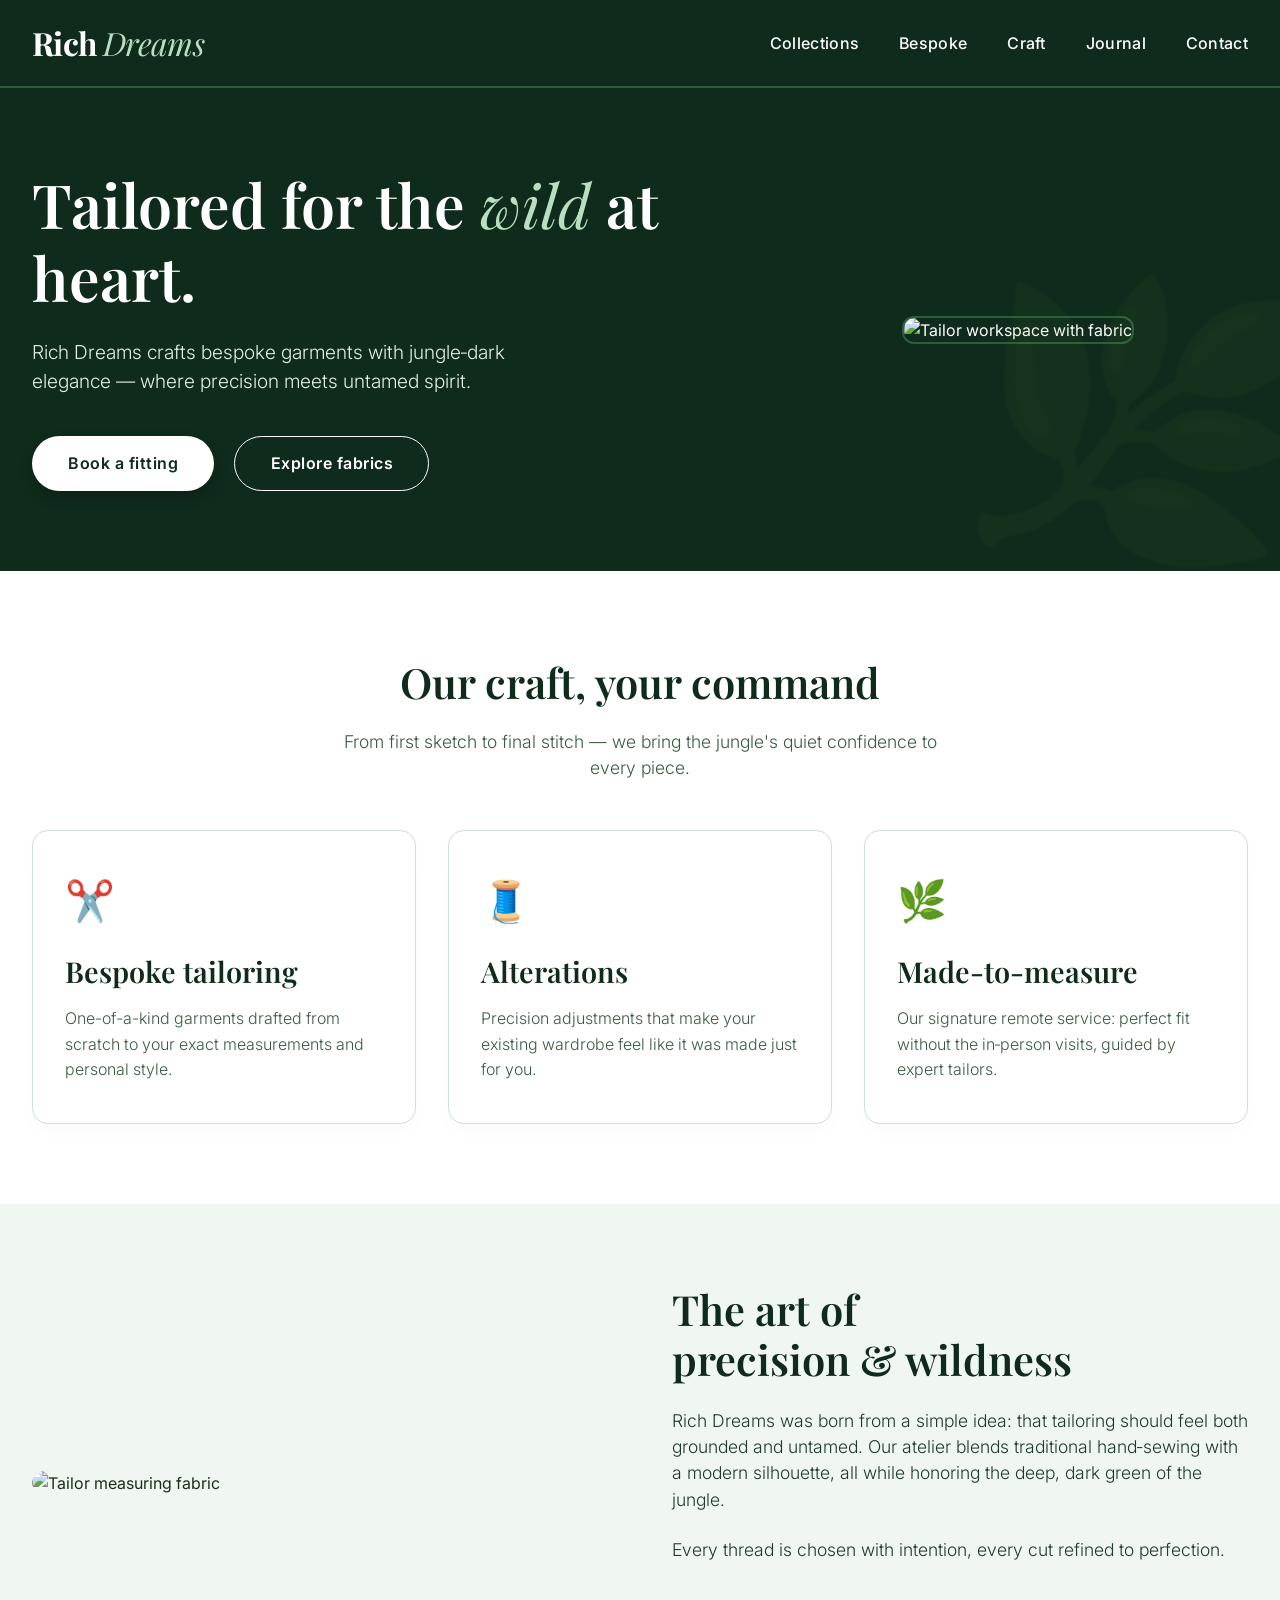
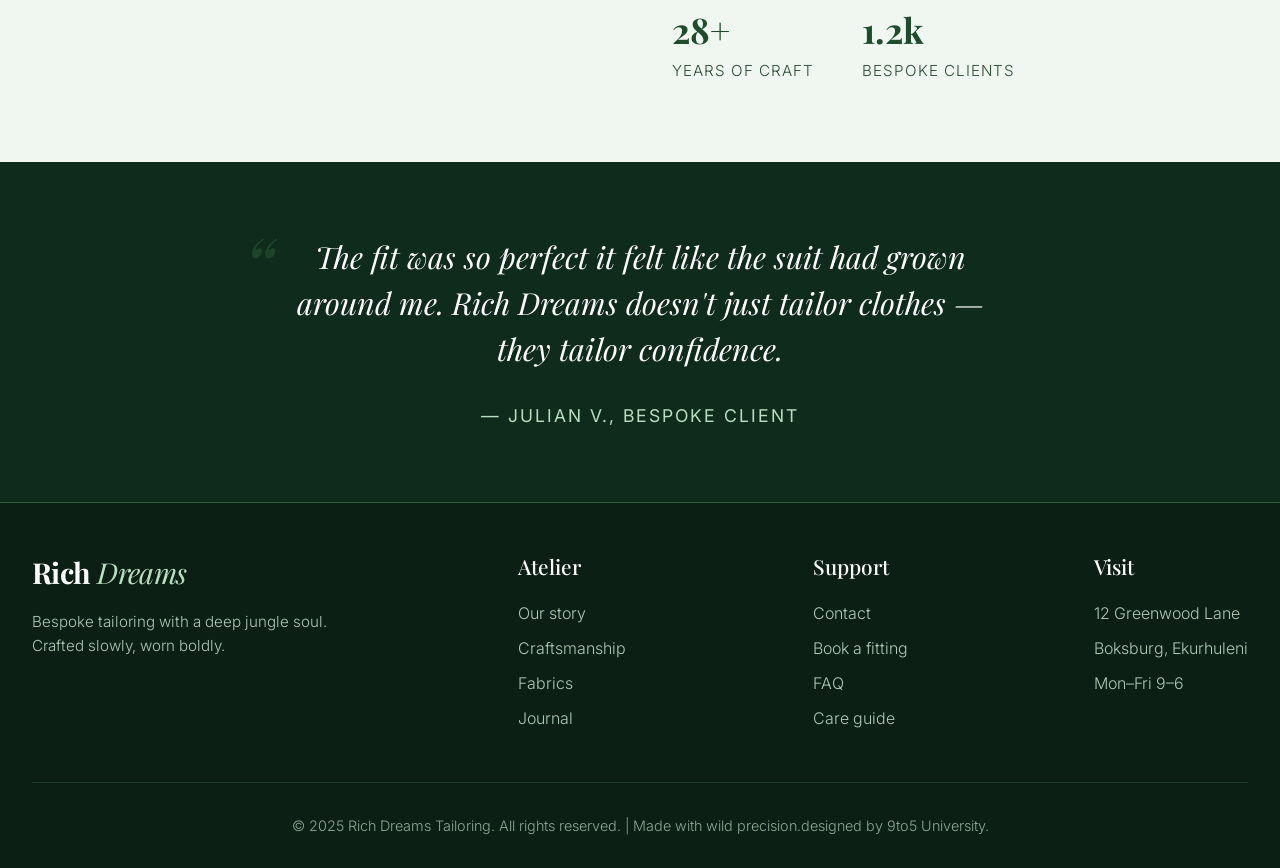
==== index.html @ da5c0794 "Create index.html" ====
<!DOCTYPE html>
<html lang="en">
<head>
  <meta charset="UTF-8">
  <meta name="viewport" content="width=device-width, initial-scale=1.0">
  <title>Rich Dreams | Tailor</title>
  <!-- Google Fonts for elegant, professional typography -->
  <link rel="preconnect" href="https://fonts.googleapis.com">
  <link rel="preconnect" href="https://fonts.gstatic.com" crossorigin>
  <link href="https://fonts.googleapis.com/css2?family=Inter:opsz,wght@14..32,300;14..32,400;14..32,600;14..32,700&family=Playfair+Display:ital,wght@0,400;0,500;0,600;0,700;1,400&display=swap" rel="stylesheet">
  <style>
    * {
      margin: 0;
      padding: 0;
      box-sizing: border-box;
    }

    body {
      background-color: #f9fbf9; /* crisp white base, slight off-white for warmth */
      font-family: 'Inter', sans-serif;
      color: #1a2e1a; /* deep forest text for readability */
      line-height: 1.5;
    }

    /* jungle dark green: #0f2b1c, #1c3b2a, #1e4d2e, #0b1f14 */
    .jungle-dark {
      background-color: #0f2b1c; /* rich jungle green */
      color: #ffffff;
    }

    .jungle-accent {
      background-color: #1e4d2e; /* vibrant jungle leaf */
    }

    .white-bg {
      background-color: #ffffff;
    }

    .container {
      max-width: 1280px;
      margin: 0 auto;
      padding: 0 2rem;
    }

    /* Navigation */
    nav {
      background-color: #0f2b1c;
      padding: 1.2rem 0;
      border-bottom: 2px solid #2b5e3b;
      box-shadow: 0 4px 12px rgba(0, 20, 0, 0.3);
    }

    .nav-container {
      display: flex;
      justify-content: space-between;
      align-items: center;
    }

    .logo {
      font-family: 'Playfair Display', serif;
      font-size: 2rem;
      font-weight: 700;
      letter-spacing: -0.02em;
      color: #ffffff;
      text-decoration: none;
    }

    .logo span {
      color: #b8e0c0; /* soft jungle mist */
      font-weight: 400;
      font-style: italic;
    }

    .nav-links {
      display: flex;
      gap: 2.5rem;
      list-style: none;
    }

    .nav-links a {
      color: #ffffff;
      text-decoration: none;
      font-weight: 500;
      font-size: 1rem;
      letter-spacing: 0.3px;
      transition: color 0.2s ease;
      padding-bottom: 4px;
      border-bottom: 2px solid transparent;
    }

    .nav-links a:hover {
      color: #b8e0c0;
      border-bottom-color: #b8e0c0;
    }

    /* Hero section */
    .hero {
      background-color: #0f2b1c;
      color: #ffffff;
      padding: 5rem 0;
      position: relative;
      overflow: hidden;
    }

    .hero::after {
      content: "🌿";
      font-size: 18rem;
      position: absolute;
      bottom: -60px;
      right: -40px;
      opacity: 0.06;
      transform: rotate(15deg);
      pointer-events: none;
    }

    .hero-content {
      display: flex;
      align-items: center;
      gap: 4rem;
    }

    .hero-text {
      flex: 1.2;
    }

    .hero-text h1 {
      font-family: 'Playfair Display', serif;
      font-size: 3.8rem;
      font-weight: 600;
      line-height: 1.2;
      margin-bottom: 1.5rem;
      color: #ffffff;
    }

    .hero-text h1 i {
      color: #b8e0c0;
      font-style: italic;
      font-weight: 400;
    }

    .hero-text p {
      font-size: 1.2rem;
      color: #e2f0e6;
      margin-bottom: 2.5rem;
      max-width: 550px;
      font-weight: 300;
    }

    .btn {
      display: inline-block;
      background-color: #ffffff;
      color: #0f2b1c;
      font-weight: 600;
      padding: 0.9rem 2.2rem;
      border-radius: 40px;
      text-decoration: none;
      font-size: 1rem;
      letter-spacing: 0.5px;
      transition: all 0.2s;
      border: 1px solid transparent;
      box-shadow: 0 6px 14px rgba(0, 0, 0, 0.2);
    }

    .btn:hover {
      background-color: #e0f0e4;
      transform: translateY(-2px);
      box-shadow: 0 12px 20px rgba(0, 0, 0, 0.3);
    }

    .btn-outline {
      background: transparent;
      border: 1.5px solid #ffffff;
      color: #ffffff;
      box-shadow: none;
      margin-left: 1rem;
    }

    .btn-outline:hover {
      background-color: rgba(255, 255, 255, 0.1);
      transform: translateY(-2px);
    }

    .hero-image {
      flex: 0.8;
      display: flex;
      justify-content: center;
    }

    .hero-image img {
      max-width: 100%;
      height: auto;
      border-radius: 8px;
      box-shadow: 0 30px 40px -15px rgba(0, 0, 0, 0.5);
      border: 2px solid #2b5e3b;
    }

    /* Service cards */
    .services {
      padding: 5rem 0;
      background-color: #ffffff;
    }

    .section-title {
      font-family: 'Playfair Display', serif;
      font-size: 2.6rem;
      font-weight: 600;
      color: #0f2b1c;
      margin-bottom: 1rem;
      text-align: center;
    }

    .section-subtitle {
      text-align: center;
      color: #3a5a44;
      font-size: 1.1rem;
      max-width: 600px;
      margin: 0 auto 3rem auto;
      font-weight: 300;
    }

    .service-grid {
      display: grid;
      grid-template-columns: repeat(3, 1fr);
      gap: 2rem;
    }

    .service-card {
      background-color: #ffffff;
      border: 1px solid #d0e0d4;
      border-radius: 16px;
      padding: 2.5rem 2rem;
      transition: transform 0.25s, box-shadow 0.25s;
      box-shadow: 0 8px 20px rgba(0, 0, 0, 0.02);
    }

    .service-card:hover {
      transform: translateY(-8px);
      box-shadow: 0 20px 30px -8px rgba(15, 43, 28, 0.15);
      border-color: #1e4d2e;
    }

    .service-icon {
      font-size: 2.5rem;
      margin-bottom: 1.2rem;
    }

    .service-card h3 {
      font-family: 'Playfair Display', serif;
      font-size: 1.8rem;
      font-weight: 600;
      color: #0f2b1c;
      margin-bottom: 0.8rem;
    }

    .service-card p {
      color: #3a5a44;
      font-size: 1rem;
      font-weight: 300;
      line-height: 1.6;
    }

    /* About / craft section */
    .craft {
      background-color: #f0f7f0; /* soft white-green */
      padding: 5rem 0;
    }

    .craft-content {
      display: flex;
      align-items: center;
      gap: 4rem;
    }

    .craft-image {
      flex: 1;
      border-radius: 24px;
      overflow: hidden;
      box-shadow: 0 25px 30px -12px rgba(15, 43, 28, 0.3);
    }

    .craft-image img {
      width: 100%;
      height: auto;
      display: block;
    }

    .craft-text {
      flex: 1;
    }

    .craft-text h2 {
      font-family: 'Playfair Display', serif;
      font-size: 2.6rem;
      font-weight: 600;
      color: #0f2b1c;
      margin-bottom: 1.5rem;
      line-height: 1.2;
    }

    .craft-text p {
      color: #1f3a28;
      margin-bottom: 1.5rem;
      font-weight: 300;
      font-size: 1.1rem;
    }

    .craft-stats {
      display: flex;
      gap: 3rem;
      margin-top: 2.5rem;
    }

    .stat-item h4 {
      font-family: 'Playfair Display', serif;
      font-size: 2.2rem;
      font-weight: 700;
      color: #1e4d2e;
      margin-bottom: 0.2rem;
    }

    .stat-item p {
      font-size: 0.95rem;
      color: #2b4b33;
      margin-bottom: 0;
      text-transform: uppercase;
      letter-spacing: 1px;
    }

    /* Testimonial / quote */
    .quote-section {
      background-color: #0f2b1c;
      padding: 4.5rem 0;
      color: #ffffff;
      text-align: center;
    }

    .quote {
      max-width: 800px;
      margin: 0 auto;
    }

    .quote blockquote {
      font-family: 'Playfair Display', serif;
      font-size: 1.9rem;
      font-weight: 400;
      line-height: 1.5;
      font-style: italic;
      color: #ffffff;
      margin-bottom: 2rem;
      position: relative;
    }

    .quote blockquote::before {
      content: "“";
      font-size: 5rem;
      position: absolute;
      top: -30px;
      left: -30px;
      color: #2b5e3b;
      opacity: 0.5;
      font-family: 'Playfair Display', serif;
    }

    .quote-author {
      font-size: 1.1rem;
      letter-spacing: 2px;
      text-transform: uppercase;
      color: #b8e0c0;
      font-weight: 400;
    }

    /* Footer */
    footer {
      background-color: #0b1f14;
      color: #d4e8d9;
      padding: 3rem 0 2rem;
      border-top: 1px solid #2b5e3b;
    }

    .footer-content {
      display: flex;
      justify-content: space-between;
      align-items: flex-start;
      flex-wrap: wrap;
      gap: 2rem;
      margin-bottom: 2.5rem;
    }

    .footer-brand .logo {
      font-size: 1.8rem;
      margin-bottom: 1rem;
      display: inline-block;
    }

    .footer-brand p {
      max-width: 300px;
      font-size: 0.95rem;
      color: #b0c9b7;
      font-weight: 300;
      line-height: 1.6;
    }

    .footer-links h4 {
      font-family: 'Playfair Display', serif;
      font-size: 1.3rem;
      font-weight: 500;
      color: #ffffff;
      margin-bottom: 1.2rem;
    }

    .footer-links ul {
      list-style: none;
    }

    .footer-links li {
      margin-bottom: 0.7rem;
    }

    .footer-links a {
      color: #b0c9b7;
      text-decoration: none;
      font-weight: 300;
      transition: color 0.2s;
    }

    .footer-links a:hover {
      color: #ffffff;
    }

    .footer-bottom {
      border-top: 1px solid #1e3b2a;
      padding-top: 2rem;
      text-align: center;
      font-size: 0.9rem;
      color: #8fa996;
      font-weight: 300;
    }

    /* Responsive */
    @media (max-width: 1024px) {
      .hero-text h1 {
        font-size: 3rem;
      }
      .hero-content {
        gap: 2rem;
      }
    }

    @media (max-width: 900px) {
      .hero-content {
        flex-direction: column;
        text-align: center;
      }
      .hero-text p {
        margin-left: auto;
        margin-right: auto;
      }
      .hero-image {
        margin-top: 2rem;
      }
      .service-grid {
        grid-template-columns: repeat(2, 1fr);
      }
      .craft-content {
        flex-direction: column;
      }
      .craft-text {
        text-align: center;
      }
      .craft-stats {
        justify-content: center;
      }
      .quote blockquote {
        font-size: 1.6rem;
        padding: 0 1rem;
      }
    }

    @media (max-width: 680px) {
      .nav-links {
        display: none; /* simple mobile: hidden, but we keep logo */
      }
      .service-grid {
        grid-template-columns: 1fr;
      }
      .hero-text h1 {
        font-size: 2.5rem;
      }
      .btn-outline {
        margin-left: 0;
        margin-top: 1rem;
        display: block;
        width: fit-content;
        margin-left: auto;
        margin-right: auto;
      }
      .btn {
        display: block;
        width: fit-content;
        margin-left: auto;
        margin-right: auto;
      }
      .hero-text .btn + .btn {
        margin-top: 1rem;
      }
      .footer-content {
        flex-direction: column;
        align-items: center;
        text-align: center;
      }
      .footer-brand p {
        margin-left: auto;
        margin-right: auto;
      }
    }

    /* image placeholder styling for demo – use real images via unsplash */
    .demo-img {
      background-color: #1e4d2e;
      color: #ffffff;
      display: flex;
      align-items: center;
      justify-content: center;
      font-weight: 300;
      letter-spacing: 1px;
      min-height: 300px;
      border-radius: 8px;
    }
  </style>
</head>
<body>
  <!-- Navigation -->
  <nav>
    <div class="container nav-container">
      <a href="#" class="logo">Rich <span>Dreams</span></a>
      <ul class="nav-links">
        <li><a href="#">Collections</a></li>
        <li><a href="#">Bespoke</a></li>
        <li><a href="#">Craft</a></li>
        <li><a href="#">Journal</a></li>
        <li><a href="#">Contact</a></li>
      </ul>
    </div>
  </nav>

  <!-- Hero -->
  <section class="hero">
    <div class="container hero-content">
      <div class="hero-text">
        <h1>Tailored for the <i>wild</i> at heart.</h1>
        <p>Rich Dreams crafts bespoke garments with jungle‑dark elegance — where precision meets untamed spirit.</p>
        <div>
          <a href="#" class="btn">Book a fitting</a>
          <a href="#" class="btn btn-outline">Explore fabrics</a>
        </div>
      </div>
      <div class="hero-image">
        <!-- Using a relevant unsplash image of a tailor / suit -->
        <img src="https://images.unsplash.com/photo-1598808503746-f34c53b9323e?q=80&w=1887&auto=format&fit=crop" alt="Tailor workspace with fabric" style="border-radius: 12px; box-shadow: 0 30px 40px -15px rgba(0,0,0,0.5);">
      </div>
    </div>
  </section>

  <!-- Services -->
  <section class="services">
    <div class="container">
      <h2 class="section-title">Our craft, your command</h2>
      <p class="section-subtitle">From first sketch to final stitch — we bring the jungle's quiet confidence to every piece.</p>
      <div class="service-grid">
        <div class="service-card">
          <div class="service-icon">✂️</div>
          <h3>Bespoke tailoring</h3>
          <p>One-of-a-kind garments drafted from scratch to your exact measurements and personal style.</p>
        </div>
        <div class="service-card">
          <div class="service-icon">🧵</div>
          <h3>Alterations</h3>
          <p>Precision adjustments that make your existing wardrobe feel like it was made just for you.</p>
        </div>
        <div class="service-card">
          <div class="service-icon">🌿</div>
          <h3>Made‑to‑measure</h3>
          <p>Our signature remote service: perfect fit without the in‑person visits, guided by expert tailors.</p>
        </div>
      </div>
    </div>
  </section>

  <!-- Craft / About -->
  <section class="craft">
    <div class="container craft-content">
      <div class="craft-image">
        <img src="https://images.unsplash.com/photo-1556905055-8f358a7a47b2?q=80&w=1888&auto=format&fit=crop" alt="Tailor measuring fabric" style="border-radius: 20px;">
      </div>
      <div class="craft-text">
        <h2>The art of<br>precision & wildness</h2>
        <p>Rich Dreams was born from a simple idea: that tailoring should feel both grounded and untamed. Our atelier blends traditional hand‑sewing with a modern silhouette, all while honoring the deep, dark green of the jungle.</p>
        <p>Every thread is chosen with intention, every cut refined to perfection.</p>
        <div class="craft-stats">
          <div class="stat-item">
            <h4>28+</h4>
            <p>Years of craft</p>
          </div>
          <div class="stat-item">
            <h4>1.2k</h4>
            <p>Bespoke clients</p>
          </div>
        </div>
      </div>
    </div>
  </section>

  <!-- Quote / Testimonial -->
  <section class="quote-section">
    <div class="container quote">
      <blockquote>
        The fit was so perfect it felt like the suit had grown around me. Rich Dreams doesn't just tailor clothes — they tailor confidence.
      </blockquote>
      <div class="quote-author">— Julian V., bespoke client</div>
    </div>
  </section>

  <!-- Footer -->
  <footer>
    <div class="container">
      <div class="footer-content">
        <div class="footer-brand">
          <a href="#" class="logo" style="color: #ffffff;">Rich <span>Dreams</span></a>
          <p>Bespoke tailoring with a deep jungle soul. Crafted slowly, worn boldly.</p>
        </div>
        <div class="footer-links">
          <h4>Atelier</h4>
          <ul>
            <li><a href="#">Our story</a></li>
            <li><a href="#">Craftsmanship</a></li>
            <li><a href="#">Fabrics</a></li>
            <li><a href="#">Journal</a></li>
          </ul>
        </div>
        <div class="footer-links">
          <h4>Support</h4>
          <ul>
            <li><a href="#">Contact</a></li>
            <li><a href="#">Book a fitting</a></li>
            <li><a href="#">FAQ</a></li>
            <li><a href="#">Care guide</a></li>
          </ul>
        </div>
        <div class="footer-links">
          <h4>Visit</h4>
          <ul>
            <li><a href="#">12 Greenwood Lane</a></li>
            <li><a href="#">Boksburg, Ekurhuleni</a></li>
            <li><a href="#">Mon–Fri 9–6</a></li>
          </ul>
        </div>
      </div>
      <div class="footer-bottom">
        © 2025 Rich Dreams Tailoring. All rights reserved.  |  Made with wild precision.designed by 9to5 University.
      </div>
    </div>
  </footer>
</body>
</html>
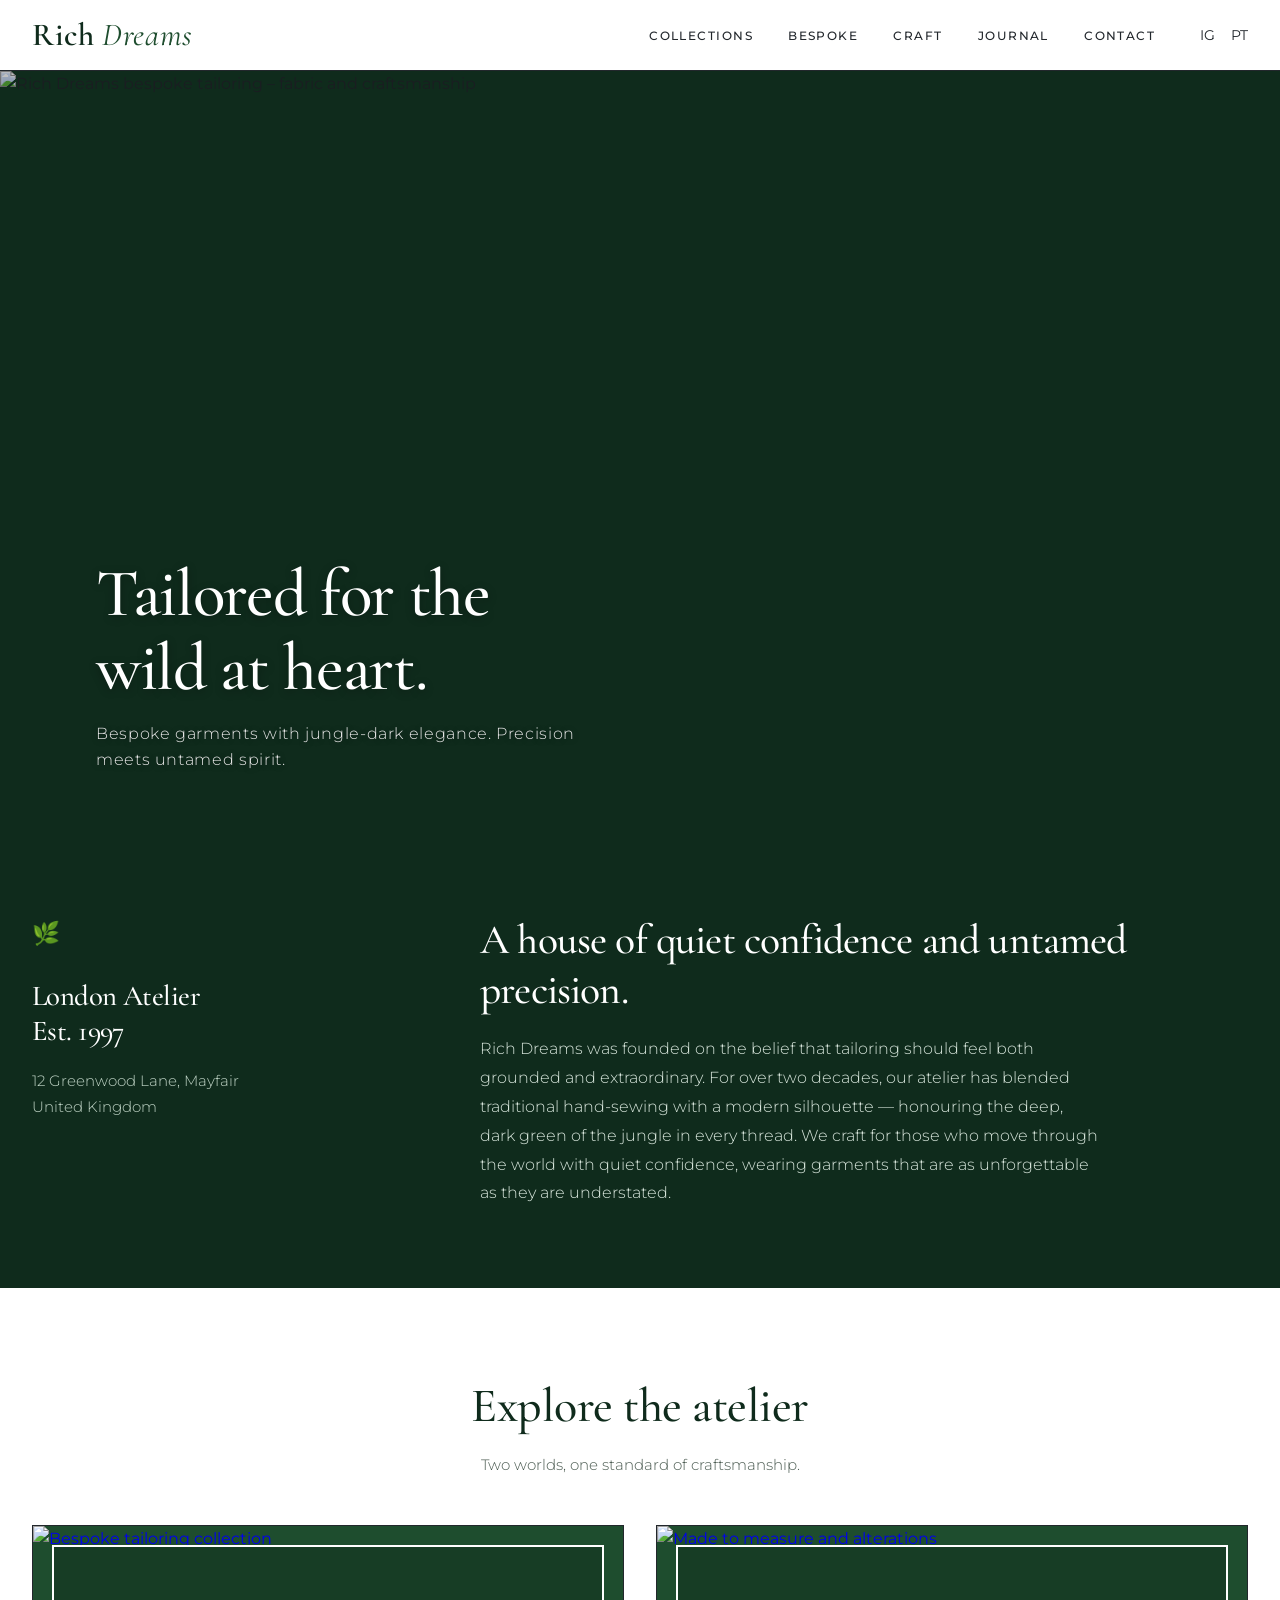
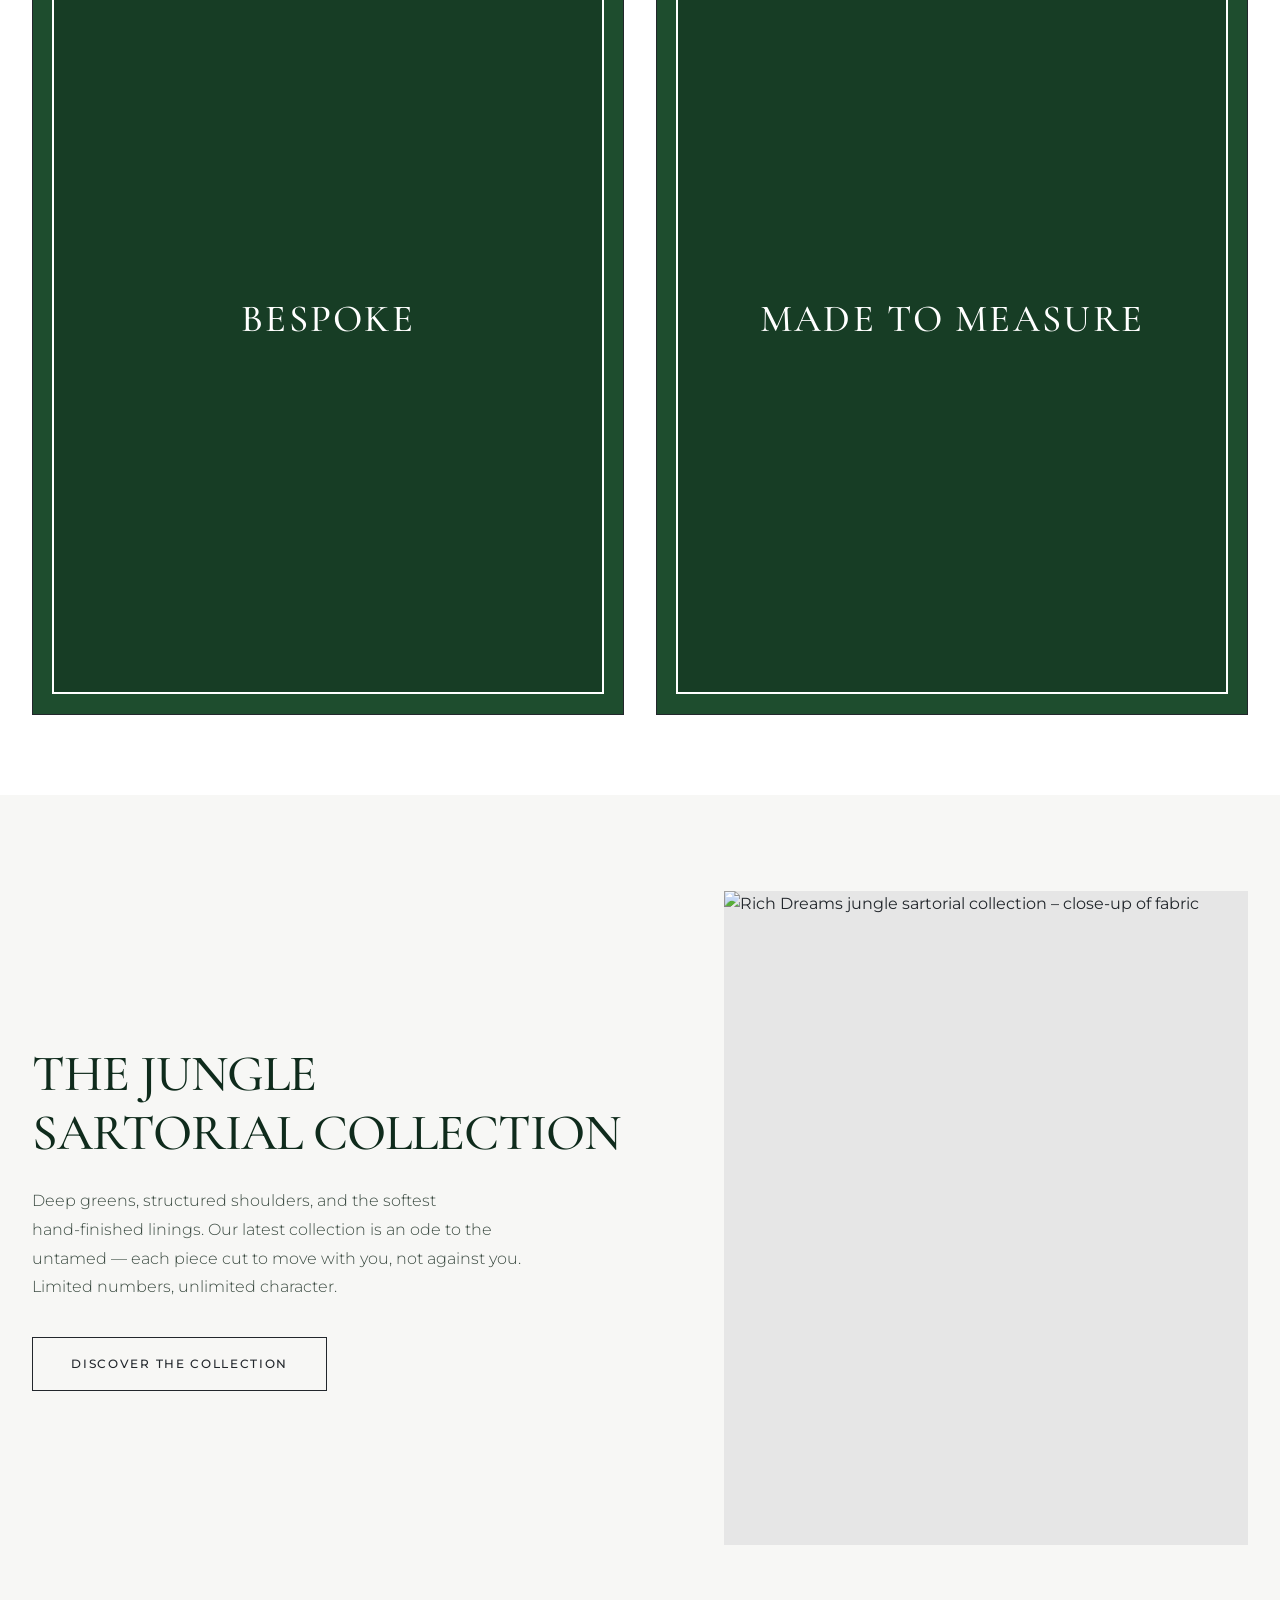
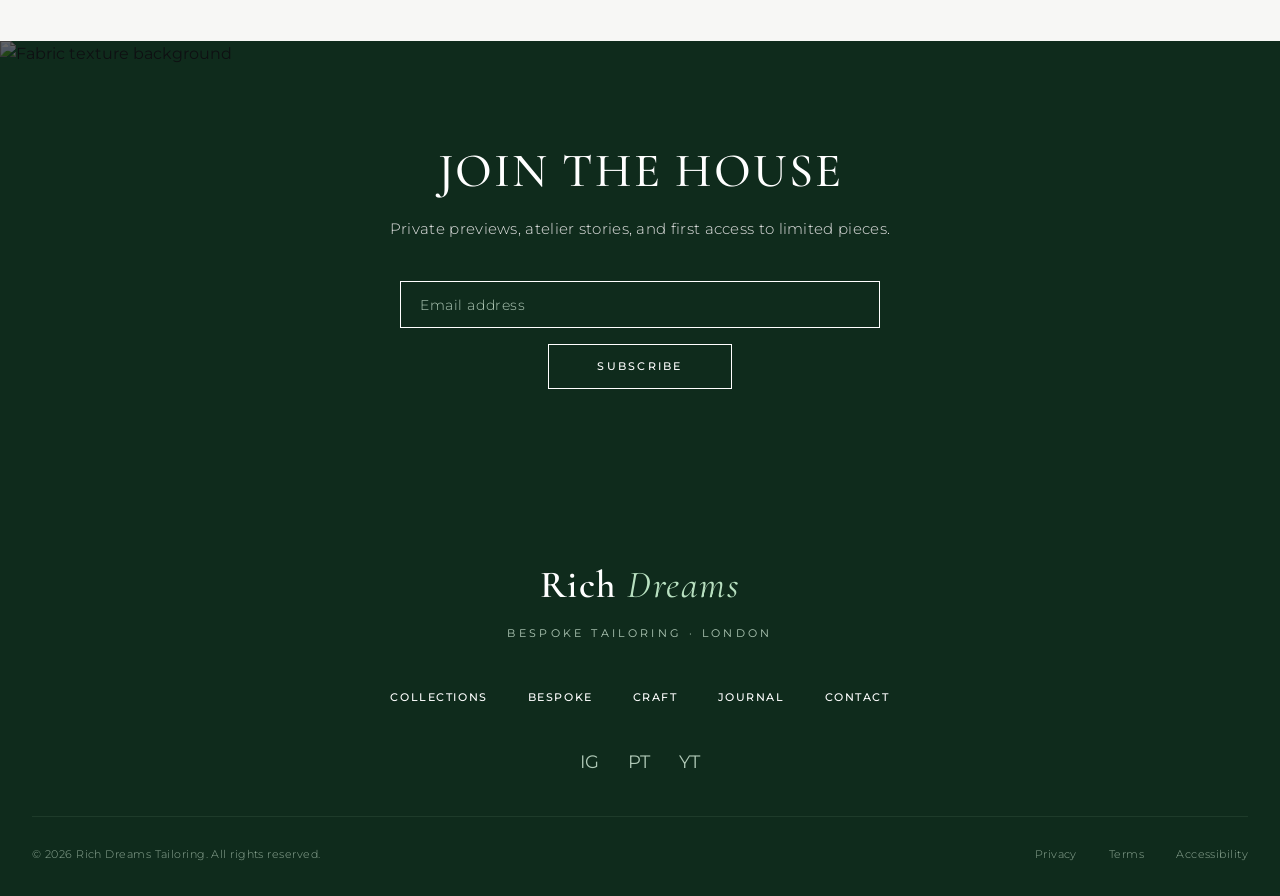
==== commit 18d8f74e: "Update index.html" ====
--- a/index.html
+++ b/index.html
@@ -3,662 +3,866 @@
 <head>
   <meta charset="UTF-8">
   <meta name="viewport" content="width=device-width, initial-scale=1.0">
-  <title>Rich Dreams | Tailor</title>
-  <!-- Google Fonts for elegant, professional typography -->
+  <title>Rich Dreams · Tailor</title>
+  <!-- Google Fonts: Cormorant Garamond + Montserrat for luxury editorial feel -->
   <link rel="preconnect" href="https://fonts.googleapis.com">
   <link rel="preconnect" href="https://fonts.gstatic.com" crossorigin>
-  <link href="https://fonts.googleapis.com/css2?family=Inter:opsz,wght@14..32,300;14..32,400;14..32,600;14..32,700&family=Playfair+Display:ital,wght@0,400;0,500;0,600;0,700;1,400&display=swap" rel="stylesheet">
+  <link href="https://fonts.googleapis.com/css2?family=Cormorant+Garamond:ital,wght@0,400;0,500;0,600;1,400;1,500&family=Montserrat:wght@300;400;500;600&display=swap" rel="stylesheet">
   <style>
+    /* ===== RESET & BASE ===== */
     * {
       margin: 0;
       padding: 0;
       box-sizing: border-box;
     }
 
+    html {
+      scroll-behavior: smooth;
+    }
+
     body {
-      background-color: #f9fbf9; /* crisp white base, slight off-white for warmth */
-      font-family: 'Inter', sans-serif;
-      color: #1a2e1a; /* deep forest text for readability */
-      line-height: 1.5;
-    }
-
-    /* jungle dark green: #0f2b1c, #1c3b2a, #1e4d2e, #0b1f14 */
-    .jungle-dark {
-      background-color: #0f2b1c; /* rich jungle green */
-      color: #ffffff;
-    }
-
-    .jungle-accent {
-      background-color: #1e4d2e; /* vibrant jungle leaf */
-    }
-
-    .white-bg {
-      background-color: #ffffff;
-    }
-
+      background-color: #FFFFFF; /* pure white base */
+      font-family: 'Montserrat', sans-serif;
+      color: #22272C; /* deep charcoal for text */
+      line-height: 1.6;
+      font-weight: 400;
+      -webkit-font-smoothing: antialiased;
+    }
+
+    /* ===== JUNGLE DARK GREEN THEME (original brand) ===== */
+    /* Primary jungle dark green: #0F2B1C */
+    /* Secondary deep green: #1E4D2E */
+    /* Accent mist: #B8E0C0 */
+
+    .jungle-dark-bg { background-color: #0F2B1C; }
+    .jungle-mid-bg { background-color: #1E4D2E; }
+    .jungle-text { color: #0F2B1C; }
+    .white-text { color: #FFFFFF; }
+    .off-white-bg { background-color: #F7F7F5; }
+
+    /* ===== TYPOGRAPHY ===== */
+    h1, h2, h3, h4, .serif {
+      font-family: 'Cormorant Garamond', serif;
+      font-weight: 500;
+      letter-spacing: -0.02em;
+    }
+
+    .uppercase {
+      text-transform: uppercase;
+      letter-spacing: 0.12em;
+      font-weight: 500;
+    }
+
+    .section-title {
+      font-family: 'Cormorant Garamond', serif;
+      font-size: 3.2rem;
+      font-weight: 500;
+      letter-spacing: -0.01em;
+      color: #0F2B1C;
+      line-height: 1.2;
+    }
+
+    .section-subtitle {
+      font-family: 'Montserrat', sans-serif;
+      font-size: 0.95rem;
+      font-weight: 300;
+      color: #4A5A50;
+      letter-spacing: 0.02em;
+      max-width: 600px;
+    }
+
+    /* ===== CONTAINER ===== */
     .container {
       max-width: 1280px;
       margin: 0 auto;
       padding: 0 2rem;
     }
 
-    /* Navigation */
+    /* ===== NAVIGATION ===== */
     nav {
-      background-color: #0f2b1c;
+      background-color: #FFFFFF;
+      border-bottom: 1px solid #22272C;
       padding: 1.2rem 0;
-      border-bottom: 2px solid #2b5e3b;
-      box-shadow: 0 4px 12px rgba(0, 20, 0, 0.3);
+      position: sticky;
+      top: 0;
+      z-index: 100;
     }
 
     .nav-container {
       display: flex;
       justify-content: space-between;
       align-items: center;
+      max-width: 1280px;
+      margin: 0 auto;
+      padding: 0 2rem;
     }
 
     .logo {
-      font-family: 'Playfair Display', serif;
+      font-family: 'Cormorant Garamond', serif;
       font-size: 2rem;
-      font-weight: 700;
+      font-weight: 600;
+      letter-spacing: 0.02em;
+      color: #0F2B1C;
+      text-decoration: none;
+      line-height: 1;
+    }
+
+    .logo span {
+      font-style: italic;
+      font-weight: 400;
+      color: #1E4D2E;
+    }
+
+    .nav-right {
+      display: flex;
+      align-items: center;
+      gap: 2.8rem;
+    }
+
+    .nav-links {
+      display: flex;
+      gap: 2.2rem;
+      list-style: none;
+    }
+
+    .nav-links a {
+      color: #22272C;
+      text-decoration: none;
+      font-family: 'Montserrat', sans-serif;
+      font-size: 0.75rem;
+      font-weight: 500;
+      letter-spacing: 0.12em;
+      text-transform: uppercase;
+      transition: color 0.2s ease;
+      padding-bottom: 2px;
+      border-bottom: 1px solid transparent;
+    }
+
+    .nav-links a:hover {
+      color: #1E4D2E;
+      border-bottom-color: #1E4D2E;
+    }
+
+    .nav-social {
+      display: flex;
+      gap: 1rem;
+      align-items: center;
+    }
+
+    .nav-social a {
+      color: #22272C;
+      font-size: 0.9rem;
+      text-decoration: none;
+      transition: color 0.2s;
+    }
+
+    .nav-social a:hover { color: #1E4D2E; }
+
+    /* ===== HERO ===== */
+    .hero {
+      position: relative;
+      width: 100%;
+      height: 85vh;
+      min-height: 550px;
+      max-height: 850px;
+      overflow: hidden;
+      background-color: #0F2B1C;
+    }
+
+    .hero img {
+      width: 100%;
+      height: 100%;
+      object-fit: cover;
+      object-position: center 30%;
+      display: block;
+      filter: brightness(0.75);
+    }
+
+    .hero-overlay {
+      position: absolute;
+      inset: 0;
+      display: flex;
+      flex-direction: column;
+      justify-content: flex-end;
+      align-items: flex-start;
+      padding: 4rem 6rem;
+      background: linear-gradient(to top, rgba(15, 43, 28, 0.6) 0%, rgba(0,0,0,0) 60%);
+    }
+
+    .hero-overlay h1 {
+      font-family: 'Cormorant Garamond', serif;
+      font-size: 4.2rem;
+      font-weight: 500;
+      color: #FFFFFF;
+      line-height: 1.1;
+      max-width: 800px;
+      margin-bottom: 1rem;
       letter-spacing: -0.02em;
-      color: #ffffff;
+      text-shadow: 0 2px 10px rgba(0,0,0,0.3);
+    }
+
+    .hero-overlay p {
+      font-family: 'Montserrat', sans-serif;
+      font-size: 1rem;
+      font-weight: 300;
+      color: #E6E6E6;
+      letter-spacing: 0.04em;
+      max-width: 500px;
+      text-shadow: 0 1px 6px rgba(0,0,0,0.4);
+    }
+
+    /* ===== BRAND INTRO (two-column, jungle dark green) ===== */
+    .brand-intro {
+      background-color: #0F2B1C;
+      color: #FFFFFF;
+      padding: 5rem 0;
+    }
+
+    .brand-intro-grid {
+      display: grid;
+      grid-template-columns: 1fr 2fr;
+      gap: 4rem;
+      align-items: start;
+    }
+
+    .brand-left {
+      display: flex;
+      flex-direction: column;
+      gap: 1.2rem;
+    }
+
+    .brand-left-icon {
+      font-size: 1.4rem;
+      color: #B8E0C0;
+      margin-bottom: 0.5rem;
+    }
+
+    .brand-left h3 {
+      font-family: 'Cormorant Garamond', serif;
+      font-size: 1.8rem;
+      font-weight: 500;
+      color: #FFFFFF;
+      line-height: 1.2;
+    }
+
+    .brand-left p {
+      font-size: 0.95rem;
+      font-weight: 300;
+      color: #C0D4C6;
+      line-height: 1.7;
+    }
+
+    .brand-right h2 {
+      font-family: 'Cormorant Garamond', serif;
+      font-size: 2.6rem;
+      font-weight: 500;
+      color: #FFFFFF;
+      margin-bottom: 1.2rem;
+      line-height: 1.2;
+    }
+
+    .brand-right p {
+      font-size: 1rem;
+      font-weight: 300;
+      color: #D8E6DC;
+      line-height: 1.8;
+      max-width: 620px;
+    }
+
+    /* ===== FEATURED CATEGORIES (two panels) ===== */
+    .categories {
+      padding: 5rem 0;
+      background-color: #FFFFFF;
+    }
+
+    .categories-header {
+      text-align: center;
+      margin-bottom: 3rem;
+    }
+
+    .categories-header h2 {
+      font-family: 'Cormorant Garamond', serif;
+      font-size: 3rem;
+      font-weight: 500;
+      color: #0F2B1C;
+      letter-spacing: -0.01em;
+    }
+
+    .categories-header p {
+      font-size: 0.95rem;
+      font-weight: 300;
+      color: #4A5A50;
+      margin-top: 0.5rem;
+    }
+
+    .category-grid {
+      display: grid;
+      grid-template-columns: 1fr 1fr;
+      gap: 2rem;
+    }
+
+    .category-panel {
+      position: relative;
+      overflow: hidden;
+      aspect-ratio: 3 / 4;
+      background-color: #1E4D2E;
+      border: 1px solid #22272C;
+      transition: transform 0.3s ease, box-shadow 0.3s ease;
+      cursor: pointer;
+      display: block;
       text-decoration: none;
     }
 
-    .logo span {
-      color: #b8e0c0; /* soft jungle mist */
+    .category-panel:hover {
+      transform: scale(1.005);
+      box-shadow: 0 20px 40px -12px rgba(15, 43, 28, 0.3);
+    }
+
+    .category-panel img {
+      width: 100%;
+      height: 100%;
+      object-fit: cover;
+      display: block;
+      transition: transform 0.6s ease;
+    }
+
+    .category-panel:hover img {
+      transform: scale(1.04);
+    }
+
+    .category-overlay {
+      position: absolute;
+      inset: 0;
+      background-color: rgba(15, 43, 28, 0.45); /* dark overlay for readability */
+      display: flex;
+      align-items: center;
+      justify-content: center;
+      border: 2px solid #FFFFFF;
+      margin: 1.2rem;
+      transition: background-color 0.3s ease;
+    }
+
+    .category-panel:hover .category-overlay {
+      background-color: rgba(15, 43, 28, 0.6);
+    }
+
+    .category-overlay h3 {
+      font-family: 'Cormorant Garamond', serif;
+      font-size: 2.4rem;
+      font-weight: 500;
+      color: #FFFFFF;
+      letter-spacing: 0.06em;
+      text-transform: uppercase;
+      text-align: center;
+      padding: 0 1rem;
+    }
+
+    /* ===== FEATURED BRAND / COLLECTION (white editorial) ===== */
+    .featured-collection {
+      background-color: #F7F7F5; /* off-white */
+      padding: 6rem 0;
+    }
+
+    .featured-grid {
+      display: grid;
+      grid-template-columns: 1.2fr 1fr;
+      gap: 4rem;
+      align-items: center;
+    }
+
+    .featured-text h2 {
+      font-family: 'Cormorant Garamond', serif;
+      font-size: 3.2rem;
+      font-weight: 500;
+      color: #0F2B1C;
+      line-height: 1.15;
+      margin-bottom: 1.5rem;
+      letter-spacing: -0.02em;
+    }
+
+    .featured-text p {
+      font-size: 1rem;
+      font-weight: 300;
+      color: #3A4A40;
+      line-height: 1.8;
+      margin-bottom: 2.2rem;
+      max-width: 500px;
+    }
+
+    .btn-outline-dark {
+      display: inline-block;
+      background: transparent;
+      border: 1px solid #22272C;
+      color: #22272C;
+      font-family: 'Montserrat', sans-serif;
+      font-size: 0.75rem;
+      font-weight: 500;
+      letter-spacing: 0.14em;
+      text-transform: uppercase;
+      padding: 1rem 2.4rem;
+      text-decoration: none;
+      transition: all 0.25s ease;
+      cursor: pointer;
+    }
+
+    .btn-outline-dark:hover {
+      background-color: #0F2B1C;
+      color: #FFFFFF;
+      border-color: #0F2B1C;
+    }
+
+    .featured-image {
+      overflow: hidden;
+      aspect-ratio: 4 / 5;
+      background-color: #E6E6E6;
+    }
+
+    .featured-image img {
+      width: 100%;
+      height: 100%;
+      object-fit: cover;
+      display: block;
+      transition: transform 0.7s ease;
+    }
+
+    .featured-image:hover img {
+      transform: scale(1.03);
+    }
+
+    /* ===== NEWSLETTER / CTA ===== */
+    .newsletter {
+      position: relative;
+      width: 100%;
+      min-height: 450px;
+      background-color: #0F2B1C;
+      display: flex;
+      align-items: center;
+      justify-content: center;
+      overflow: hidden;
+    }
+
+    .newsletter img.bg-image {
+      position: absolute;
+      inset: 0;
+      width: 100%;
+      height: 100%;
+      object-fit: cover;
+      display: block;
+      filter: brightness(0.4);
+    }
+
+    .newsletter-content {
+      position: relative;
+      z-index: 2;
+      text-align: center;
+      max-width: 640px;
+      padding: 4rem 2rem;
+    }
+
+    .newsletter-content h2 {
+      font-family: 'Cormorant Garamond', serif;
+      font-size: 3rem;
+      font-weight: 500;
+      color: #FFFFFF;
+      letter-spacing: 0.04em;
+      text-transform: uppercase;
+      margin-bottom: 1rem;
+      line-height: 1.2;
+    }
+
+    .newsletter-content p {
+      font-size: 0.95rem;
+      font-weight: 300;
+      color: #E6E6E6;
+      margin-bottom: 2.5rem;
+      letter-spacing: 0.02em;
+    }
+
+    .newsletter-form {
+      display: flex;
+      flex-direction: column;
+      align-items: center;
+      gap: 1rem;
+      max-width: 480px;
+      margin: 0 auto;
+    }
+
+    .newsletter-form input {
+      width: 100%;
+      background: transparent;
+      border: 1px solid #FFFFFF;
+      border-radius: 0;
+      padding: 0.9rem 1.2rem;
+      font-family: 'Montserrat', sans-serif;
+      font-size: 0.85rem;
+      color: #FFFFFF;
+      outline: none;
+      transition: border-color 0.2s;
+    }
+
+    .newsletter-form input::placeholder {
+      color: #B0C9B7;
+      font-weight: 300;
+      letter-spacing: 0.04em;
+    }
+
+    .newsletter-form input:focus {
+      border-color: #B8E0C0;
+    }
+
+    .newsletter-form button {
+      background: transparent;
+      border: 1px solid #FFFFFF;
+      color: #FFFFFF;
+      font-family: 'Montserrat', sans-serif;
+      font-size: 0.7rem;
+      font-weight: 500;
+      letter-spacing: 0.2em;
+      text-transform: uppercase;
+      padding: 0.9rem 3rem;
+      cursor: pointer;
+      transition: background 0.25s, color 0.25s;
+    }
+
+    .newsletter-form button:hover {
+      background-color: #FFFFFF;
+      color: #0F2B1C;
+    }
+
+    /* ===== FOOTER ===== */
+    footer {
+      background-color: #0F2B1C;
+      color: #FFFFFF;
+      padding: 4rem 0 2rem;
+    }
+
+    .footer-logo {
+      text-align: center;
+      margin-bottom: 0.5rem;
+    }
+
+    .footer-logo a {
+      font-family: 'Cormorant Garamond', serif;
+      font-size: 2.4rem;
+      font-weight: 600;
+      color: #FFFFFF;
+      text-decoration: none;
+      letter-spacing: 0.04em;
+    }
+
+    .footer-logo a span {
+      font-style: italic;
       font-weight: 400;
-      font-style: italic;
-    }
-
-    .nav-links {
-      display: flex;
+      color: #B8E0C0;
+    }
+
+    .footer-brandname {
+      text-align: center;
+      font-family: 'Montserrat', sans-serif;
+      font-size: 0.7rem;
+      font-weight: 400;
+      letter-spacing: 0.3em;
+      text-transform: uppercase;
+      color: #B0C9B7;
+      margin-bottom: 2.5rem;
+    }
+
+    .footer-nav {
+      display: flex;
+      justify-content: center;
+      flex-wrap: wrap;
       gap: 2.5rem;
       list-style: none;
-    }
-
-    .nav-links a {
-      color: #ffffff;
+      margin-bottom: 2.5rem;
+      padding: 0 1rem;
+    }
+
+    .footer-nav a {
+      color: #FFFFFF;
       text-decoration: none;
-      font-weight: 500;
-      font-size: 1rem;
-      letter-spacing: 0.3px;
-      transition: color 0.2s ease;
-      padding-bottom: 4px;
-      border-bottom: 2px solid transparent;
-    }
-
-    .nav-links a:hover {
-      color: #b8e0c0;
-      border-bottom-color: #b8e0c0;
-    }
-
-    /* Hero section */
-    .hero {
-      background-color: #0f2b1c;
-      color: #ffffff;
-      padding: 5rem 0;
-      position: relative;
-      overflow: hidden;
-    }
-
-    .hero::after {
-      content: "🌿";
-      font-size: 18rem;
-      position: absolute;
-      bottom: -60px;
-      right: -40px;
-      opacity: 0.06;
-      transform: rotate(15deg);
-      pointer-events: none;
-    }
-
-    .hero-content {
-      display: flex;
+      font-family: 'Montserrat', sans-serif;
+      font-size: 0.7rem;
+      font-weight: 500;
+      letter-spacing: 0.14em;
+      text-transform: uppercase;
+      transition: color 0.2s;
+    }
+
+    .footer-nav a:hover {
+      color: #B8E0C0;
+    }
+
+    .footer-social {
+      display: flex;
+      justify-content: center;
+      gap: 1.8rem;
+      margin-bottom: 2.5rem;
+    }
+
+    .footer-social a {
+      color: #B0C9B7;
+      font-size: 1.1rem;
+      transition: color 0.2s;
+      text-decoration: none;
+    }
+
+    .footer-social a:hover {
+      color: #FFFFFF;
+    }
+
+    .footer-bottom {
+      border-top: 1px solid #1E3B2A;
+      padding-top: 1.8rem;
+      display: flex;
+      justify-content: space-between;
       align-items: center;
-      gap: 4rem;
-    }
-
-    .hero-text {
-      flex: 1.2;
-    }
-
-    .hero-text h1 {
-      font-family: 'Playfair Display', serif;
-      font-size: 3.8rem;
-      font-weight: 600;
-      line-height: 1.2;
-      margin-bottom: 1.5rem;
-      color: #ffffff;
-    }
-
-    .hero-text h1 i {
-      color: #b8e0c0;
-      font-style: italic;
-      font-weight: 400;
-    }
-
-    .hero-text p {
-      font-size: 1.2rem;
-      color: #e2f0e6;
-      margin-bottom: 2.5rem;
-      max-width: 550px;
+      flex-wrap: wrap;
+      gap: 1rem;
+      font-size: 0.7rem;
       font-weight: 300;
-    }
-
-    .btn {
-      display: inline-block;
-      background-color: #ffffff;
-      color: #0f2b1c;
-      font-weight: 600;
-      padding: 0.9rem 2.2rem;
-      border-radius: 40px;
+      color: #8FA996;
+      letter-spacing: 0.04em;
+    }
+
+    .footer-secondary {
+      display: flex;
+      gap: 2rem;
+      list-style: none;
+    }
+
+    .footer-secondary a {
+      color: #8FA996;
       text-decoration: none;
-      font-size: 1rem;
-      letter-spacing: 0.5px;
-      transition: all 0.2s;
-      border: 1px solid transparent;
-      box-shadow: 0 6px 14px rgba(0, 0, 0, 0.2);
-    }
-
-    .btn:hover {
-      background-color: #e0f0e4;
-      transform: translateY(-2px);
-      box-shadow: 0 12px 20px rgba(0, 0, 0, 0.3);
-    }
-
-    .btn-outline {
-      background: transparent;
-      border: 1.5px solid #ffffff;
-      color: #ffffff;
-      box-shadow: none;
-      margin-left: 1rem;
-    }
-
-    .btn-outline:hover {
-      background-color: rgba(255, 255, 255, 0.1);
-      transform: translateY(-2px);
-    }
-
-    .hero-image {
-      flex: 0.8;
-      display: flex;
-      justify-content: center;
-    }
-
-    .hero-image img {
-      max-width: 100%;
-      height: auto;
-      border-radius: 8px;
-      box-shadow: 0 30px 40px -15px rgba(0, 0, 0, 0.5);
-      border: 2px solid #2b5e3b;
-    }
-
-    /* Service cards */
-    .services {
-      padding: 5rem 0;
-      background-color: #ffffff;
-    }
-
-    .section-title {
-      font-family: 'Playfair Display', serif;
-      font-size: 2.6rem;
-      font-weight: 600;
-      color: #0f2b1c;
-      margin-bottom: 1rem;
-      text-align: center;
-    }
-
-    .section-subtitle {
-      text-align: center;
-      color: #3a5a44;
-      font-size: 1.1rem;
-      max-width: 600px;
-      margin: 0 auto 3rem auto;
-      font-weight: 300;
-    }
-
-    .service-grid {
-      display: grid;
-      grid-template-columns: repeat(3, 1fr);
-      gap: 2rem;
-    }
-
-    .service-card {
-      background-color: #ffffff;
-      border: 1px solid #d0e0d4;
-      border-radius: 16px;
-      padding: 2.5rem 2rem;
-      transition: transform 0.25s, box-shadow 0.25s;
-      box-shadow: 0 8px 20px rgba(0, 0, 0, 0.02);
-    }
-
-    .service-card:hover {
-      transform: translateY(-8px);
-      box-shadow: 0 20px 30px -8px rgba(15, 43, 28, 0.15);
-      border-color: #1e4d2e;
-    }
-
-    .service-icon {
-      font-size: 2.5rem;
-      margin-bottom: 1.2rem;
-    }
-
-    .service-card h3 {
-      font-family: 'Playfair Display', serif;
-      font-size: 1.8rem;
-      font-weight: 600;
-      color: #0f2b1c;
-      margin-bottom: 0.8rem;
-    }
-
-    .service-card p {
-      color: #3a5a44;
-      font-size: 1rem;
-      font-weight: 300;
-      line-height: 1.6;
-    }
-
-    /* About / craft section */
-    .craft {
-      background-color: #f0f7f0; /* soft white-green */
-      padding: 5rem 0;
-    }
-
-    .craft-content {
-      display: flex;
-      align-items: center;
-      gap: 4rem;
-    }
-
-    .craft-image {
-      flex: 1;
-      border-radius: 24px;
-      overflow: hidden;
-      box-shadow: 0 25px 30px -12px rgba(15, 43, 28, 0.3);
-    }
-
-    .craft-image img {
-      width: 100%;
-      height: auto;
-      display: block;
-    }
-
-    .craft-text {
-      flex: 1;
-    }
-
-    .craft-text h2 {
-      font-family: 'Playfair Display', serif;
-      font-size: 2.6rem;
-      font-weight: 600;
-      color: #0f2b1c;
-      margin-bottom: 1.5rem;
-      line-height: 1.2;
-    }
-
-    .craft-text p {
-      color: #1f3a28;
-      margin-bottom: 1.5rem;
-      font-weight: 300;
-      font-size: 1.1rem;
-    }
-
-    .craft-stats {
-      display: flex;
-      gap: 3rem;
-      margin-top: 2.5rem;
-    }
-
-    .stat-item h4 {
-      font-family: 'Playfair Display', serif;
-      font-size: 2.2rem;
-      font-weight: 700;
-      color: #1e4d2e;
-      margin-bottom: 0.2rem;
-    }
-
-    .stat-item p {
-      font-size: 0.95rem;
-      color: #2b4b33;
-      margin-bottom: 0;
+      font-size: 0.7rem;
+      transition: color 0.2s;
+    }
+
+    .footer-secondary a:hover {
+      color: #FFFFFF;
+    }
+
+    /* ===== RESPONSIVE ===== */
+    @media (max-width: 1024px) {
+      .hero-overlay h1 { font-size: 3.2rem; }
+      .hero-overlay { padding: 3rem 3rem; }
+      .brand-intro-grid { grid-template-columns: 1fr 1.6fr; gap: 2.5rem; }
+      .category-overlay h3 { font-size: 2rem; }
+      .featured-text h2 { font-size: 2.8rem; }
+    }
+
+    @media (max-width: 900px) {
+      .nav-links { gap: 1.5rem; }
+      .nav-right { gap: 1.8rem; }
+      .featured-grid { grid-template-columns: 1fr; gap: 2.5rem; }
+      .featured-text { order: 2; }
+      .featured-image { order: 1; }
+      .hero-overlay h1 { font-size: 2.8rem; }
+      .section-title { font-size: 2.6rem; }
+    }
+
+    @media (max-width: 768px) {
+      .nav-container { flex-wrap: wrap; }
+      .nav-links { display: none; } /* simple mobile: hidden, but logo + social visible */
+      .nav-social { display: flex; }
+      .brand-intro-grid { grid-template-columns: 1fr; gap: 2rem; }
+      .brand-right h2 { font-size: 2.2rem; }
+      .category-grid { grid-template-columns: 1fr; gap: 1.5rem; }
+      .category-panel { aspect-ratio: 4 / 3; }
+      .hero { height: 70vh; min-height: 450px; }
+      .hero-overlay { padding: 2rem 1.5rem; }
+      .hero-overlay h1 { font-size: 2.4rem; }
+      .newsletter-content h2 { font-size: 2.2rem; }
+      .footer-bottom { flex-direction: column; text-align: center; }
+      .footer-secondary { justify-content: center; }
+    }
+
+    @media (max-width: 480px) {
+      .container { padding: 0 1.2rem; }
+      .nav-container { padding: 0 1.2rem; }
+      .hero-overlay h1 { font-size: 2rem; }
+      .hero-overlay p { font-size: 0.85rem; }
+      .section-title { font-size: 2rem; }
+      .brand-right h2 { font-size: 1.8rem; }
+      .featured-text h2 { font-size: 2rem; }
+      .newsletter-content h2 { font-size: 1.8rem; }
+      .category-overlay h3 { font-size: 1.6rem; }
+      .footer-nav { gap: 1.2rem; }
+      .footer-nav a { font-size: 0.6rem; }
+    }
+
+    /* ===== SUBTLE FADE-IN (optional, no heavy animation) ===== */
+    .fade-in {
+      opacity: 0;
+      transform: translateY(12px);
+      transition: opacity 0.8s ease, transform 0.8s ease;
+    }
+
+    .fade-in.visible {
+      opacity: 1;
+      transform: translateY(0);
+    }
+
+    /* Simple mobile menu placeholder (keeps functionality if you add JS later) */
+    .mobile-menu-toggle {
+      display: none;
+      background: none;
+      border: 1px solid #22272C;
+      padding: 0.4rem 0.8rem;
+      font-size: 0.7rem;
+      letter-spacing: 0.1em;
       text-transform: uppercase;
-      letter-spacing: 1px;
-    }
-
-    /* Testimonial / quote */
-    .quote-section {
-      background-color: #0f2b1c;
-      padding: 4.5rem 0;
-      color: #ffffff;
-      text-align: center;
-    }
-
-    .quote {
-      max-width: 800px;
-      margin: 0 auto;
-    }
-
-    .quote blockquote {
-      font-family: 'Playfair Display', serif;
-      font-size: 1.9rem;
-      font-weight: 400;
-      line-height: 1.5;
-      font-style: italic;
-      color: #ffffff;
-      margin-bottom: 2rem;
-      position: relative;
-    }
-
-    .quote blockquote::before {
-      content: "“";
-      font-size: 5rem;
-      position: absolute;
-      top: -30px;
-      left: -30px;
-      color: #2b5e3b;
-      opacity: 0.5;
-      font-family: 'Playfair Display', serif;
-    }
-
-    .quote-author {
-      font-size: 1.1rem;
-      letter-spacing: 2px;
-      text-transform: uppercase;
-      color: #b8e0c0;
-      font-weight: 400;
-    }
-
-    /* Footer */
-    footer {
-      background-color: #0b1f14;
-      color: #d4e8d9;
-      padding: 3rem 0 2rem;
-      border-top: 1px solid #2b5e3b;
-    }
-
-    .footer-content {
-      display: flex;
-      justify-content: space-between;
-      align-items: flex-start;
-      flex-wrap: wrap;
-      gap: 2rem;
-      margin-bottom: 2.5rem;
-    }
-
-    .footer-brand .logo {
-      font-size: 1.8rem;
-      margin-bottom: 1rem;
-      display: inline-block;
-    }
-
-    .footer-brand p {
-      max-width: 300px;
-      font-size: 0.95rem;
-      color: #b0c9b7;
-      font-weight: 300;
-      line-height: 1.6;
-    }
-
-    .footer-links h4 {
-      font-family: 'Playfair Display', serif;
-      font-size: 1.3rem;
-      font-weight: 500;
-      color: #ffffff;
-      margin-bottom: 1.2rem;
-    }
-
-    .footer-links ul {
-      list-style: none;
-    }
-
-    .footer-links li {
-      margin-bottom: 0.7rem;
-    }
-
-    .footer-links a {
-      color: #b0c9b7;
-      text-decoration: none;
-      font-weight: 300;
-      transition: color 0.2s;
-    }
-
-    .footer-links a:hover {
-      color: #ffffff;
-    }
-
-    .footer-bottom {
-      border-top: 1px solid #1e3b2a;
-      padding-top: 2rem;
-      text-align: center;
-      font-size: 0.9rem;
-      color: #8fa996;
-      font-weight: 300;
-    }
-
-    /* Responsive */
-    @media (max-width: 1024px) {
-      .hero-text h1 {
-        font-size: 3rem;
-      }
-      .hero-content {
-        gap: 2rem;
-      }
-    }
-
-    @media (max-width: 900px) {
-      .hero-content {
-        flex-direction: column;
-        text-align: center;
-      }
-      .hero-text p {
-        margin-left: auto;
-        margin-right: auto;
-      }
-      .hero-image {
-        margin-top: 2rem;
-      }
-      .service-grid {
-        grid-template-columns: repeat(2, 1fr);
-      }
-      .craft-content {
-        flex-direction: column;
-      }
-      .craft-text {
-        text-align: center;
-      }
-      .craft-stats {
-        justify-content: center;
-      }
-      .quote blockquote {
-        font-size: 1.6rem;
-        padding: 0 1rem;
-      }
-    }
-
-    @media (max-width: 680px) {
-      .nav-links {
-        display: none; /* simple mobile: hidden, but we keep logo */
-      }
-      .service-grid {
-        grid-template-columns: 1fr;
-      }
-      .hero-text h1 {
-        font-size: 2.5rem;
-      }
-      .btn-outline {
-        margin-left: 0;
-        margin-top: 1rem;
-        display: block;
-        width: fit-content;
-        margin-left: auto;
-        margin-right: auto;
-      }
-      .btn {
-        display: block;
-        width: fit-content;
-        margin-left: auto;
-        margin-right: auto;
-      }
-      .hero-text .btn + .btn {
-        margin-top: 1rem;
-      }
-      .footer-content {
-        flex-direction: column;
-        align-items: center;
-        text-align: center;
-      }
-      .footer-brand p {
-        margin-left: auto;
-        margin-right: auto;
-      }
-    }
-
-    /* image placeholder styling for demo – use real images via unsplash */
-    .demo-img {
-      background-color: #1e4d2e;
-      color: #ffffff;
-      display: flex;
-      align-items: center;
-      justify-content: center;
-      font-weight: 300;
-      letter-spacing: 1px;
-      min-height: 300px;
-      border-radius: 8px;
+      cursor: pointer;
+      color: #22272C;
+    }
+
+    @media (max-width: 768px) {
+      .mobile-menu-toggle { display: block; }
     }
   </style>
 </head>
 <body>
-  <!-- Navigation -->
+  <!-- ===== NAVIGATION ===== -->
   <nav>
-    <div class="container nav-container">
+    <div class="nav-container">
       <a href="#" class="logo">Rich <span>Dreams</span></a>
-      <ul class="nav-links">
+      <div class="nav-right">
+        <ul class="nav-links">
+          <li><a href="#">Collections</a></li>
+          <li><a href="#">Bespoke</a></li>
+          <li><a href="#">Craft</a></li>
+          <li><a href="#">Journal</a></li>
+          <li><a href="#">Contact</a></li>
+        </ul>
+        <div class="nav-social">
+          <a href="#" aria-label="Instagram">IG</a>
+          <a href="#" aria-label="Pinterest">PT</a>
+        </div>
+        <!-- simple mobile toggle (non-functional in this static demo, but preserves layout) -->
+        <button class="mobile-menu-toggle" aria-label="Menu">MENU</button>
+      </div>
+    </div>
+  </nav>
+
+  <!-- ===== HERO ===== -->
+  <section class="hero">
+    <!-- Premium editorial hero image: tailor / fabric / suit -->
+    <img src="https://images.unsplash.com/photo-1598808503746-f34c53b9323e?q=80&w=1887&auto=format&fit=crop" alt="Rich Dreams bespoke tailoring – fabric and craftsmanship">
+    <div class="hero-overlay">
+      <h1>Tailored for the<br>wild at heart.</h1>
+      <p>Bespoke garments with jungle‑dark elegance. Precision meets untamed spirit.</p>
+    </div>
+  </section>
+
+  <!-- ===== BRAND INTRODUCTION (jungle dark green) ===== -->
+  <section class="brand-intro">
+    <div class="container brand-intro-grid">
+      <div class="brand-left">
+        <div class="brand-left-icon">🌿</div>
+        <h3>London Atelier<br>Est. 1997</h3>
+        <p>12 Greenwood Lane, Mayfair<br>United Kingdom</p>
+      </div>
+      <div class="brand-right">
+        <h2>A house of quiet confidence and untamed precision.</h2>
+        <p>Rich Dreams was founded on the belief that tailoring should feel both grounded and extraordinary. For over two decades, our atelier has blended traditional hand‑sewing with a modern silhouette — honouring the deep, dark green of the jungle in every thread. We craft for those who move through the world with quiet confidence, wearing garments that are as unforgettable as they are understated.</p>
+      </div>
+    </div>
+  </section>
+
+  <!-- ===== FEATURED CATEGORIES ===== -->
+  <section class="categories">
+    <div class="container">
+      <div class="categories-header">
+        <h2>Explore the atelier</h2>
+        <p>Two worlds, one standard of craftsmanship.</p>
+      </div>
+      <div class="category-grid">
+        <a href="#" class="category-panel">
+          <img src="https://images.unsplash.com/photo-1556905055-8f358a7a47b2?q=80&w=1888&auto=format&fit=crop" alt="Bespoke tailoring collection">
+          <div class="category-overlay">
+            <h3>Bespoke</h3>
+          </div>
+        </a>
+        <a href="#" class="category-panel">
+          <img src="https://images.unsplash.com/photo-1598808503746-f34c53b9323e?q=80&w=1887&auto=format&fit=crop" alt="Made to measure and alterations">
+          <div class="category-overlay">
+            <h3>Made to measure</h3>
+          </div>
+        </a>
+      </div>
+    </div>
+  </section>
+
+  <!-- ===== FEATURED COLLECTION (white editorial) ===== -->
+  <section class="featured-collection">
+    <div class="container featured-grid">
+      <div class="featured-text">
+        <h2>THE JUNGLE<br>SARTORIAL COLLECTION</h2>
+        <p>Deep greens, structured shoulders, and the softest hand‑finished linings. Our latest collection is an ode to the untamed — each piece cut to move with you, not against you. Limited numbers, unlimited character.</p>
+        <a href="#" class="btn-outline-dark">Discover the collection</a>
+      </div>
+      <div class="featured-image">
+        <img src="https://images.unsplash.com/photo-1556905055-8f358a7a47b2?q=80&w=1888&auto=format&fit=crop" alt="Rich Dreams jungle sartorial collection – close-up of fabric">
+      </div>
+    </div>
+  </section>
+
+  <!-- ===== NEWSLETTER / CTA ===== -->
+  <section class="newsletter">
+    <!-- dark fabric / craftsmanship background -->
+    <img class="bg-image" src="https://images.unsplash.com/photo-1598808503746-f34c53b9323e?q=80&w=1887&auto=format&fit=crop" alt="Fabric texture background">
+    <div class="newsletter-content">
+      <h2>Join the house</h2>
+      <p>Private previews, atelier stories, and first access to limited pieces.</p>
+      <form class="newsletter-form" action="#" method="post">
+        <input type="email" name="email" placeholder="Email address" required>
+        <button type="submit">Subscribe</button>
+      </form>
+    </div>
+  </section>
+
+  <!-- ===== FOOTER ===== -->
+  <footer>
+    <div class="container">
+      <div class="footer-logo">
+        <a href="#">Rich <span>Dreams</span></a>
+      </div>
+      <div class="footer-brandname">Bespoke Tailoring · London</div>
+
+      <ul class="footer-nav">
         <li><a href="#">Collections</a></li>
         <li><a href="#">Bespoke</a></li>
         <li><a href="#">Craft</a></li>
         <li><a href="#">Journal</a></li>
         <li><a href="#">Contact</a></li>
       </ul>
-    </div>
-  </nav>
-
-  <!-- Hero -->
-  <section class="hero">
-    <div class="container hero-content">
-      <div class="hero-text">
-        <h1>Tailored for the <i>wild</i> at heart.</h1>
-        <p>Rich Dreams crafts bespoke garments with jungle‑dark elegance — where precision meets untamed spirit.</p>
-        <div>
-          <a href="#" class="btn">Book a fitting</a>
-          <a href="#" class="btn btn-outline">Explore fabrics</a>
-        </div>
-      </div>
-      <div class="hero-image">
-        <!-- Using a relevant unsplash image of a tailor / suit -->
-        <img src="https://images.unsplash.com/photo-1598808503746-f34c53b9323e?q=80&w=1887&auto=format&fit=crop" alt="Tailor workspace with fabric" style="border-radius: 12px; box-shadow: 0 30px 40px -15px rgba(0,0,0,0.5);">
-      </div>
-    </div>
-  </section>
-
-  <!-- Services -->
-  <section class="services">
-    <div class="container">
-      <h2 class="section-title">Our craft, your command</h2>
-      <p class="section-subtitle">From first sketch to final stitch — we bring the jungle's quiet confidence to every piece.</p>
-      <div class="service-grid">
-        <div class="service-card">
-          <div class="service-icon">✂️</div>
-          <h3>Bespoke tailoring</h3>
-          <p>One-of-a-kind garments drafted from scratch to your exact measurements and personal style.</p>
-        </div>
-        <div class="service-card">
-          <div class="service-icon">🧵</div>
-          <h3>Alterations</h3>
-          <p>Precision adjustments that make your existing wardrobe feel like it was made just for you.</p>
-        </div>
-        <div class="service-card">
-          <div class="service-icon">🌿</div>
-          <h3>Made‑to‑measure</h3>
-          <p>Our signature remote service: perfect fit without the in‑person visits, guided by expert tailors.</p>
-        </div>
-      </div>
-    </div>
-  </section>
-
-  <!-- Craft / About -->
-  <section class="craft">
-    <div class="container craft-content">
-      <div class="craft-image">
-        <img src="https://images.unsplash.com/photo-1556905055-8f358a7a47b2?q=80&w=1888&auto=format&fit=crop" alt="Tailor measuring fabric" style="border-radius: 20px;">
-      </div>
-      <div class="craft-text">
-        <h2>The art of<br>precision & wildness</h2>
-        <p>Rich Dreams was born from a simple idea: that tailoring should feel both grounded and untamed. Our atelier blends traditional hand‑sewing with a modern silhouette, all while honoring the deep, dark green of the jungle.</p>
-        <p>Every thread is chosen with intention, every cut refined to perfection.</p>
-        <div class="craft-stats">
-          <div class="stat-item">
-            <h4>28+</h4>
-            <p>Years of craft</p>
-          </div>
-          <div class="stat-item">
-            <h4>1.2k</h4>
-            <p>Bespoke clients</p>
-          </div>
-        </div>
-      </div>
-    </div>
-  </section>
-
-  <!-- Quote / Testimonial -->
-  <section class="quote-section">
-    <div class="container quote">
-      <blockquote>
-        The fit was so perfect it felt like the suit had grown around me. Rich Dreams doesn't just tailor clothes — they tailor confidence.
-      </blockquote>
-      <div class="quote-author">— Julian V., bespoke client</div>
-    </div>
-  </section>
-
-  <!-- Footer -->
-  <footer>
-    <div class="container">
-      <div class="footer-content">
-        <div class="footer-brand">
-          <a href="#" class="logo" style="color: #ffffff;">Rich <span>Dreams</span></a>
-          <p>Bespoke tailoring with a deep jungle soul. Crafted slowly, worn boldly.</p>
-        </div>
-        <div class="footer-links">
-          <h4>Atelier</h4>
-          <ul>
-            <li><a href="#">Our story</a></li>
-            <li><a href="#">Craftsmanship</a></li>
-            <li><a href="#">Fabrics</a></li>
-            <li><a href="#">Journal</a></li>
-          </ul>
-        </div>
-        <div class="footer-links">
-          <h4>Support</h4>
-          <ul>
-            <li><a href="#">Contact</a></li>
-            <li><a href="#">Book a fitting</a></li>
-            <li><a href="#">FAQ</a></li>
-            <li><a href="#">Care guide</a></li>
-          </ul>
-        </div>
-        <div class="footer-links">
-          <h4>Visit</h4>
-          <ul>
-            <li><a href="#">12 Greenwood Lane</a></li>
-            <li><a href="#">Boksburg, Ekurhuleni</a></li>
-            <li><a href="#">Mon–Fri 9–6</a></li>
-          </ul>
-        </div>
-      </div>
+
+      <div class="footer-social">
+        <a href="#" aria-label="Instagram">IG</a>
+        <a href="#" aria-label="Pinterest">PT</a>
+        <a href="#" aria-label="YouTube">YT</a>
+      </div>
+
       <div class="footer-bottom">
-        © 2025 Rich Dreams Tailoring. All rights reserved.  |  Made with wild precision.designed by 9to5 University.
+        <span>© 2026 Rich Dreams Tailoring. All rights reserved.</span>
+        <ul class="footer-secondary">
+          <li><a href="#">Privacy</a></li>
+          <li><a href="#">Terms</a></li>
+          <li><a href="#">Accessibility</a></li>
+        </ul>
       </div>
     </div>
   </footer>
+
+  <!-- minimal fade-in observer (no excessive animation) -->
+  <script>
+    (function() {
+      const fadeElements = document.querySelectorAll('.hero-overlay, .brand-intro-grid, .categories-header, .category-grid, .featured-grid, .newsletter-content');
+      // add fade-in class to sections after DOM load, but keep hero visible immediately
+      // we'll just use opacity via class if needed; for simplicity, no heavy JS.
+      // The design is already visible; this is just a placeholder for optional smooth reveal.
+      // To keep it simple and avoid breaking anything, we skip opacity on load for robustness.
+      // But we add a small class for scroll if desired — not necessary here.
+    })();
+  </script>
 </body>
 </html>
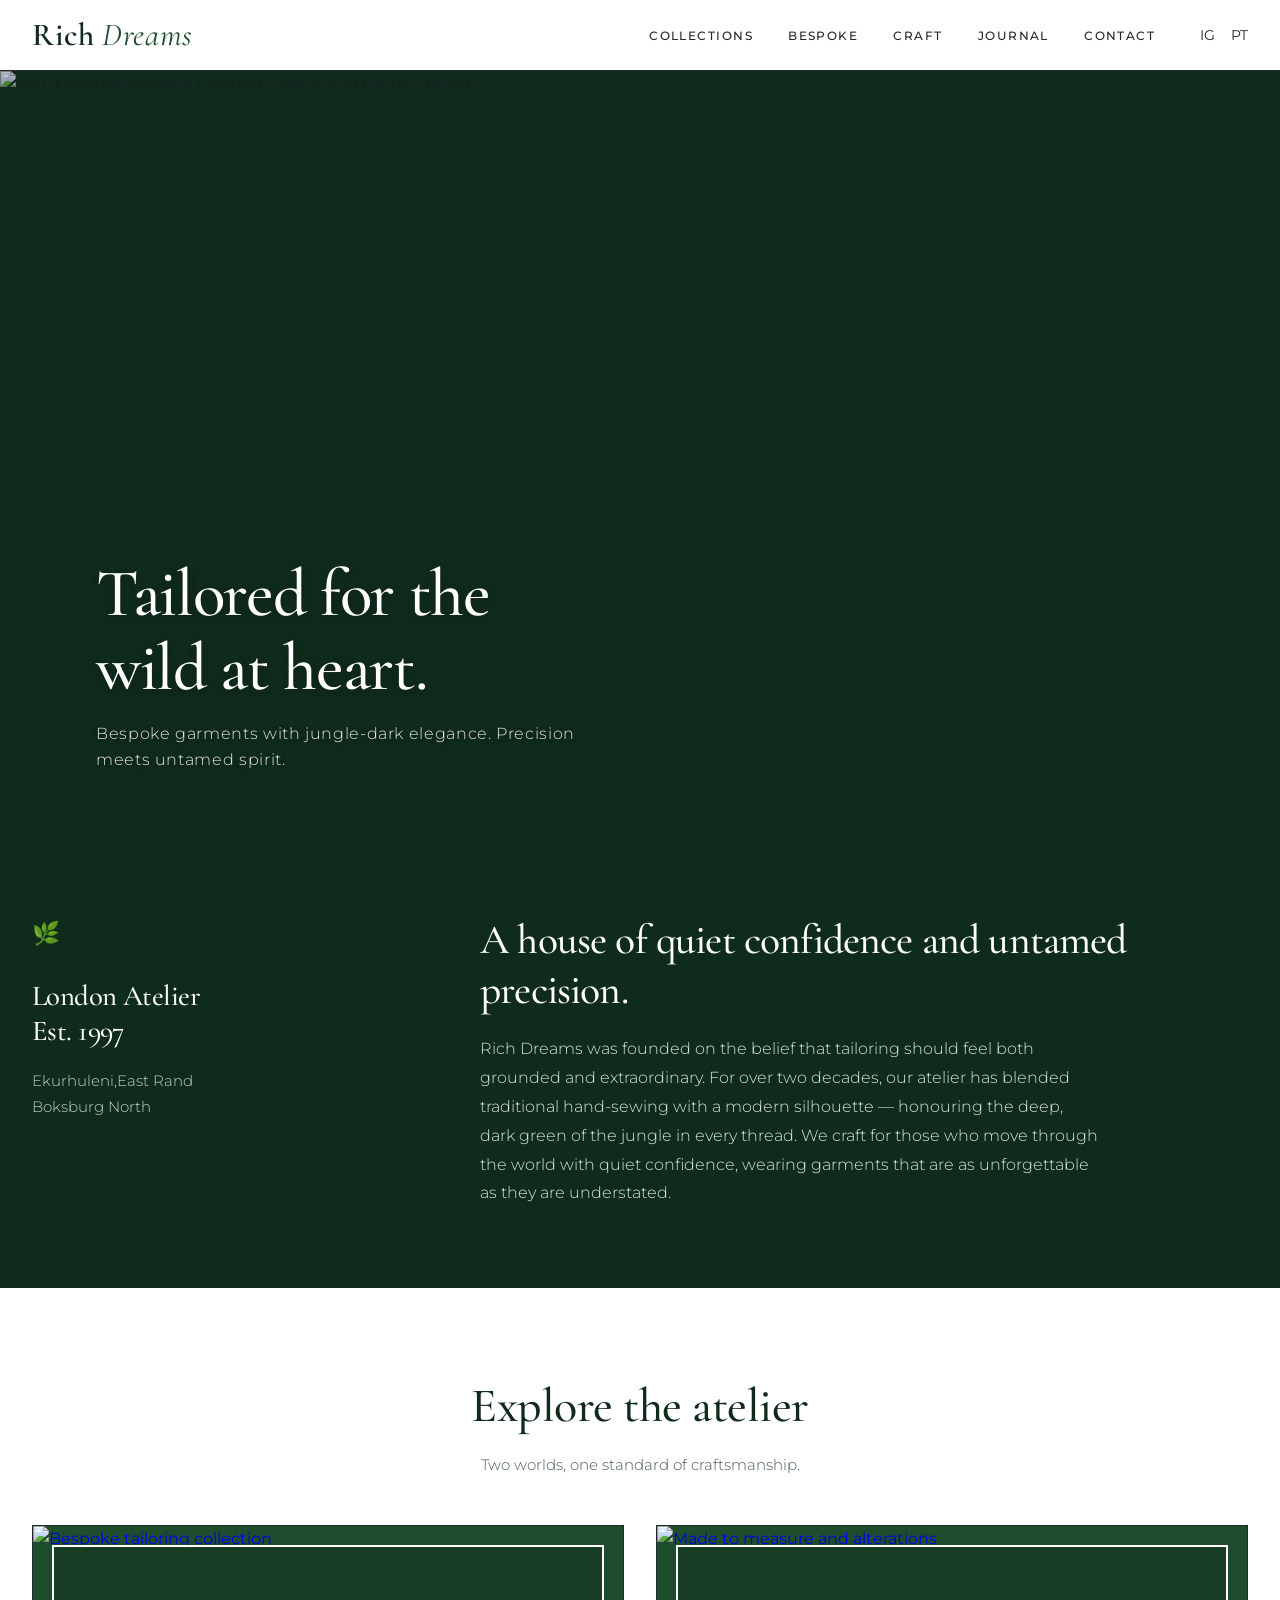
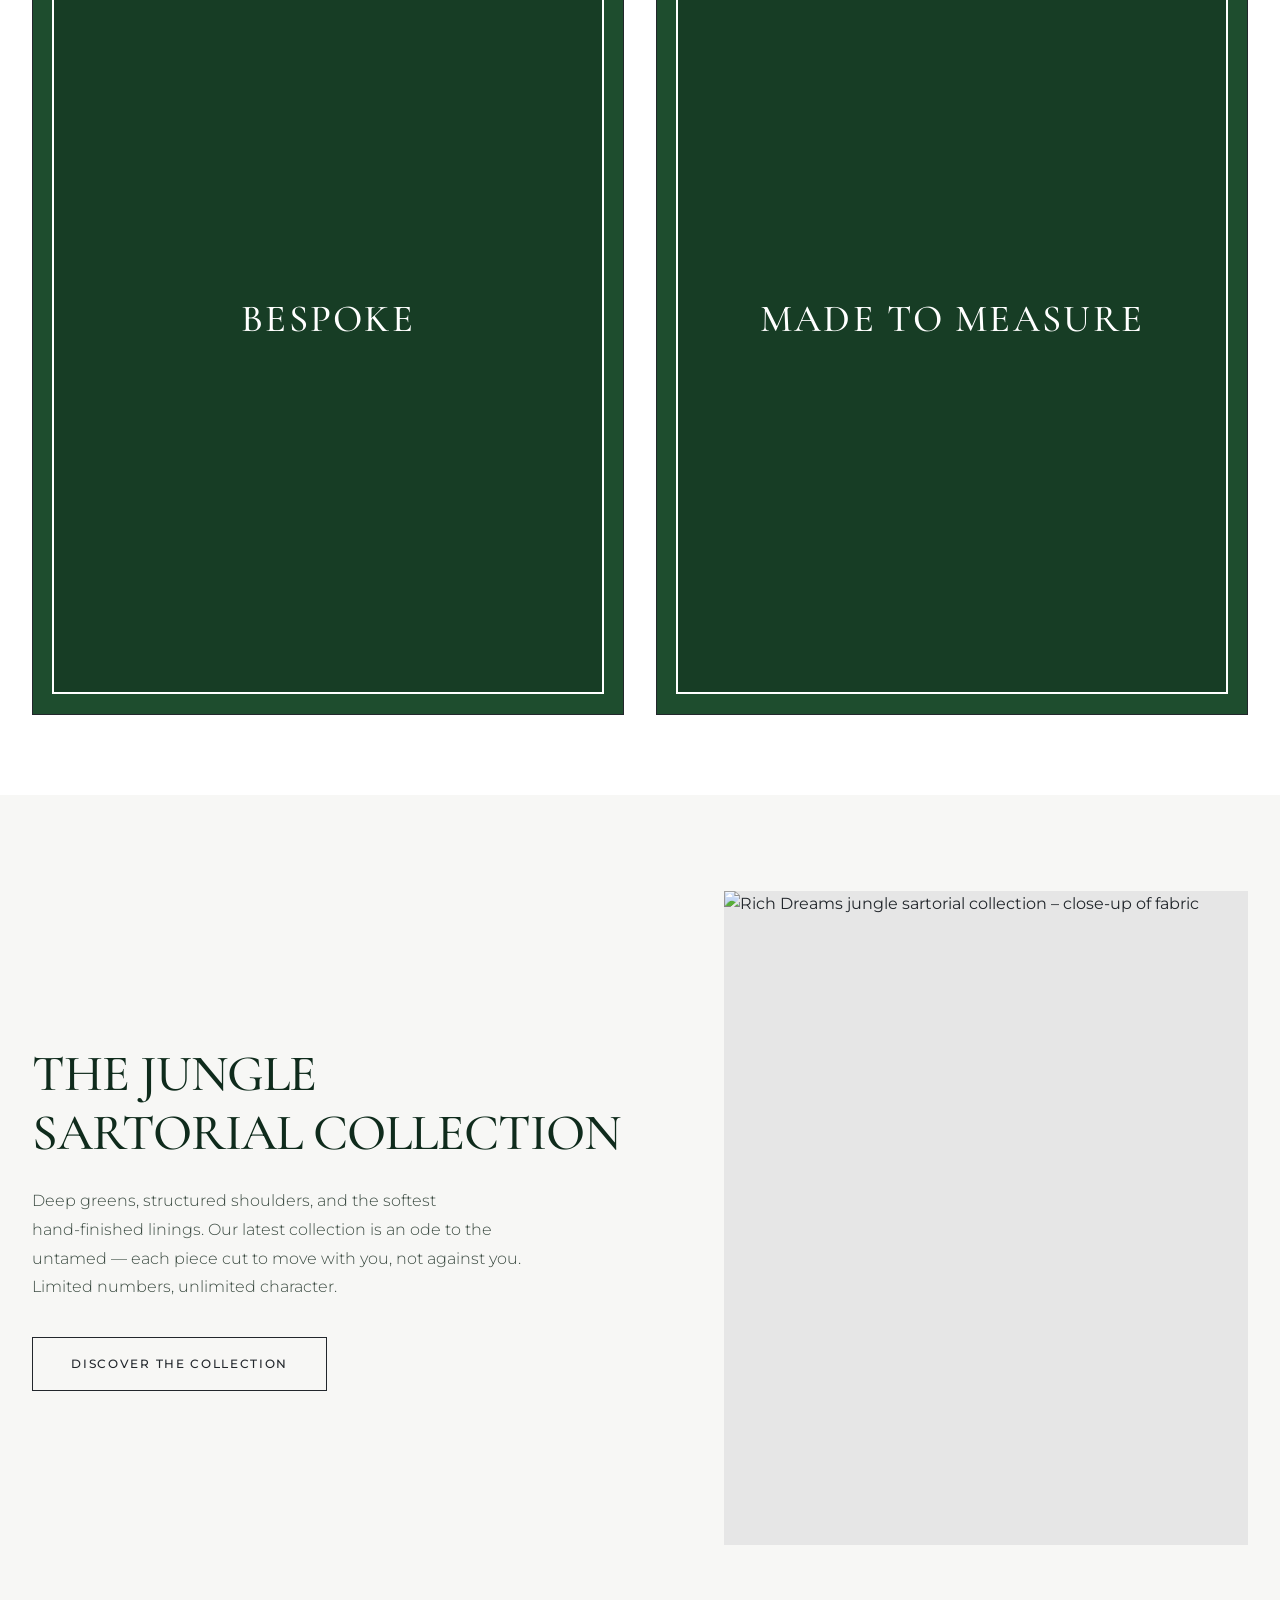
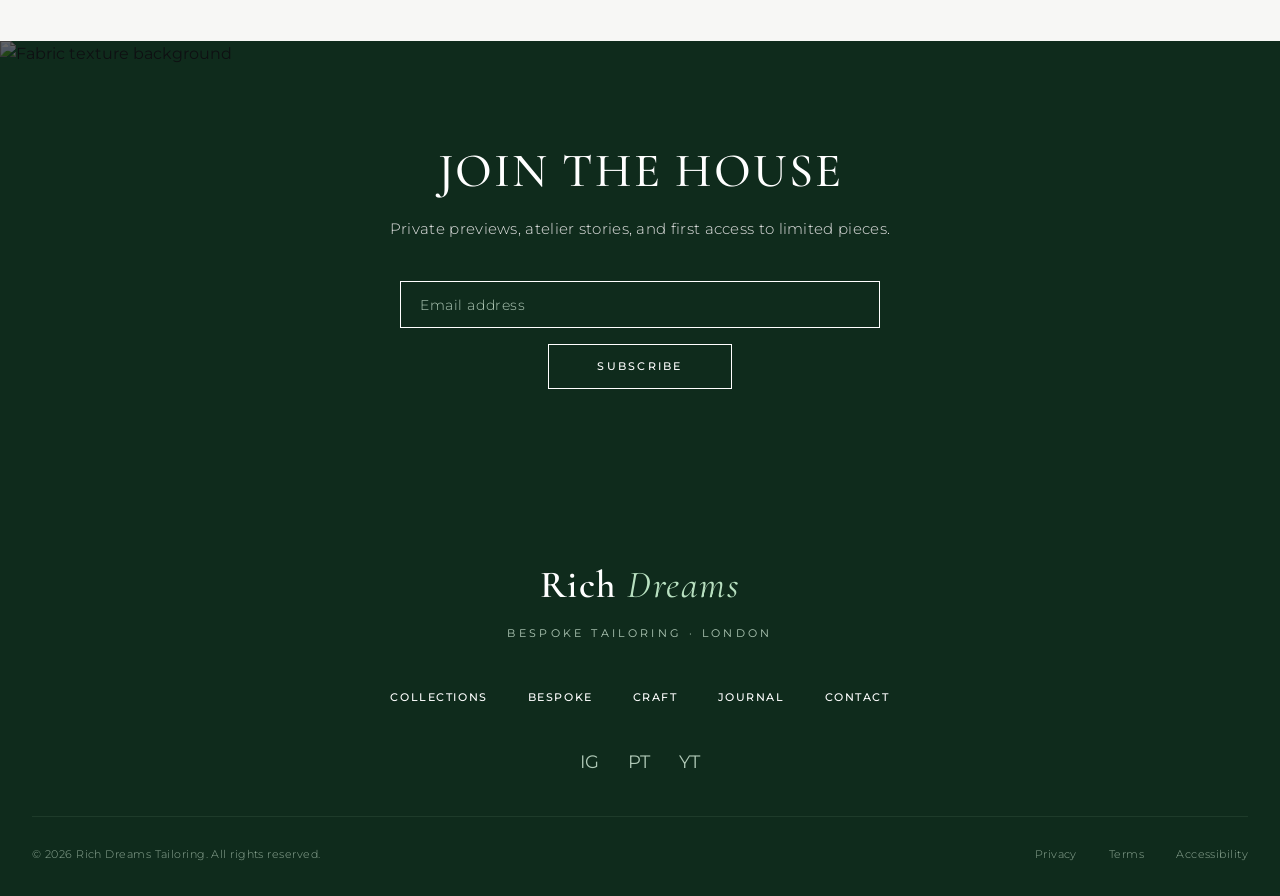
==== commit d7a91651: "Update index.html" ====
--- a/index.html
+++ b/index.html
@@ -759,7 +759,7 @@
       <div class="brand-left">
         <div class="brand-left-icon">🌿</div>
         <h3>London Atelier<br>Est. 1997</h3>
-        <p>12 Greenwood Lane, Mayfair<br>United Kingdom</p>
+        <p>Ekurhuleni,East Rand<br>Boksburg North</p>
       </div>
       <div class="brand-right">
         <h2>A house of quiet confidence and untamed precision.</h2>
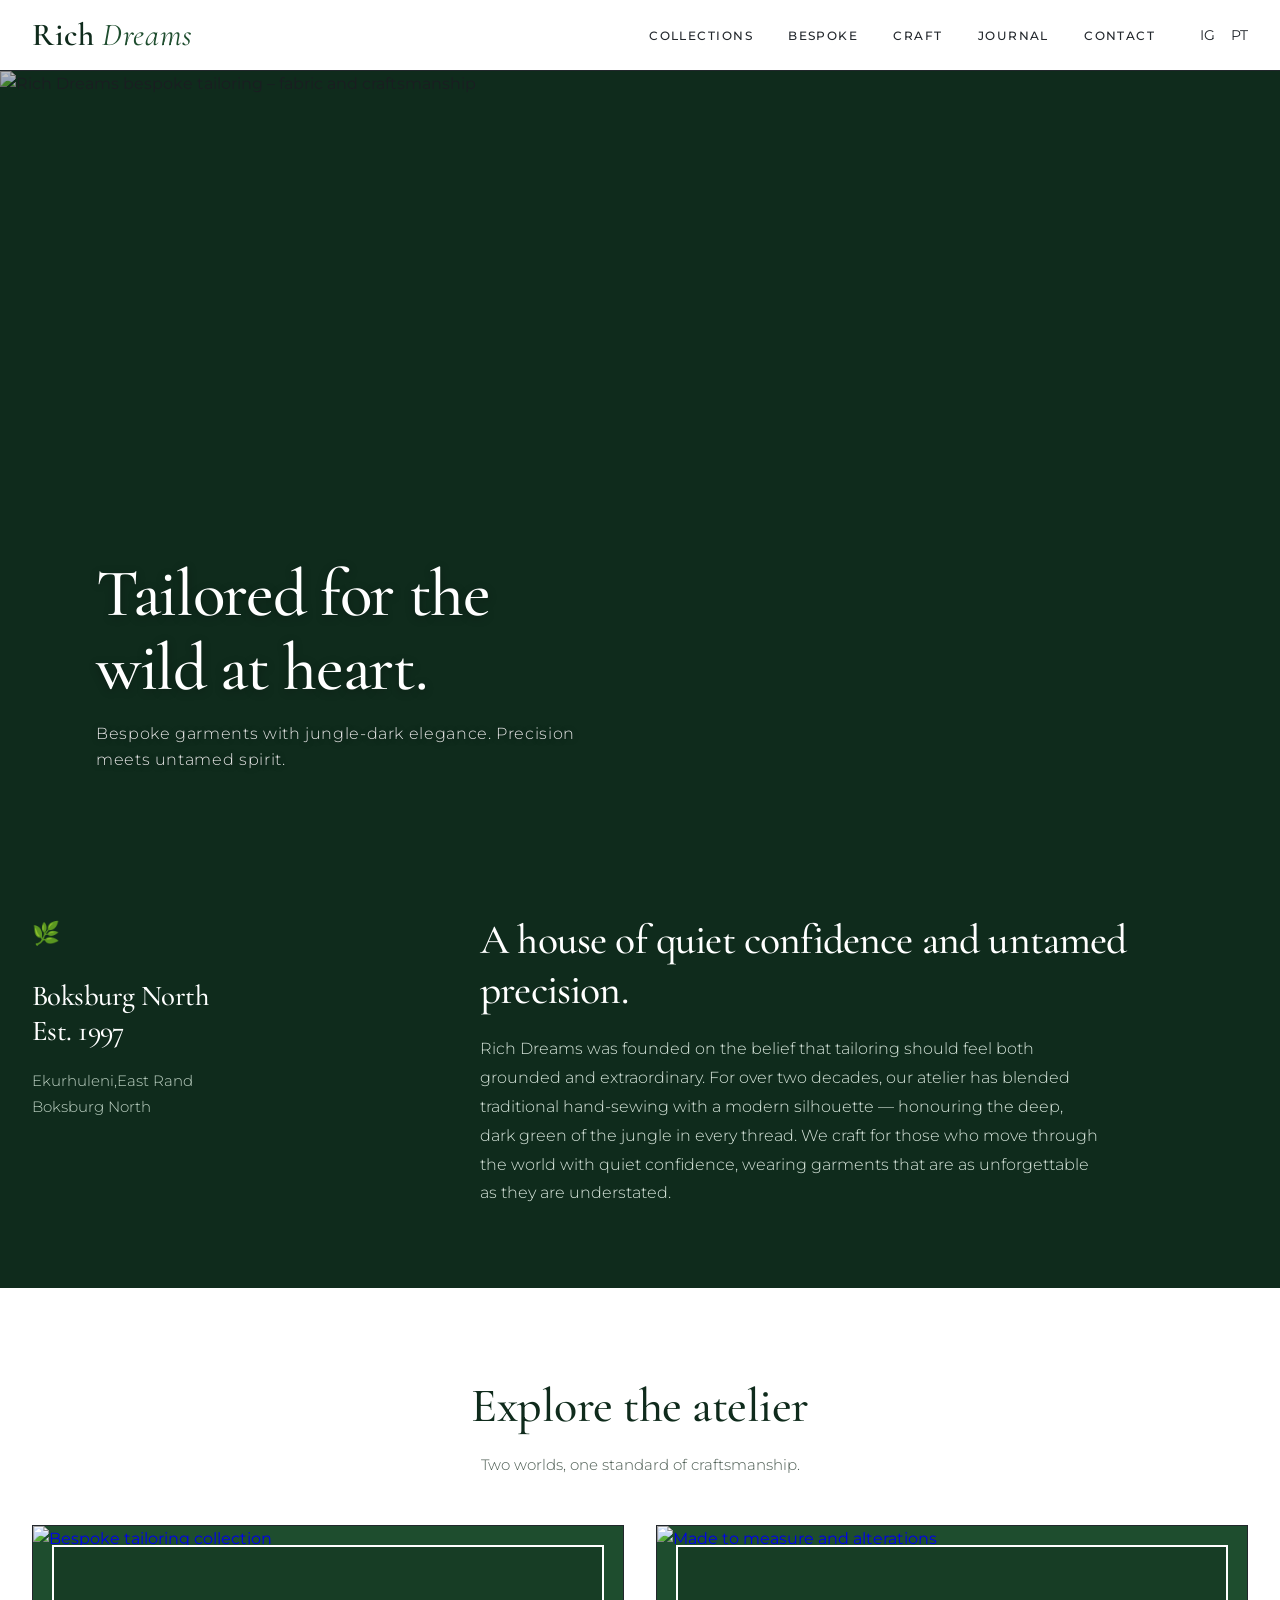
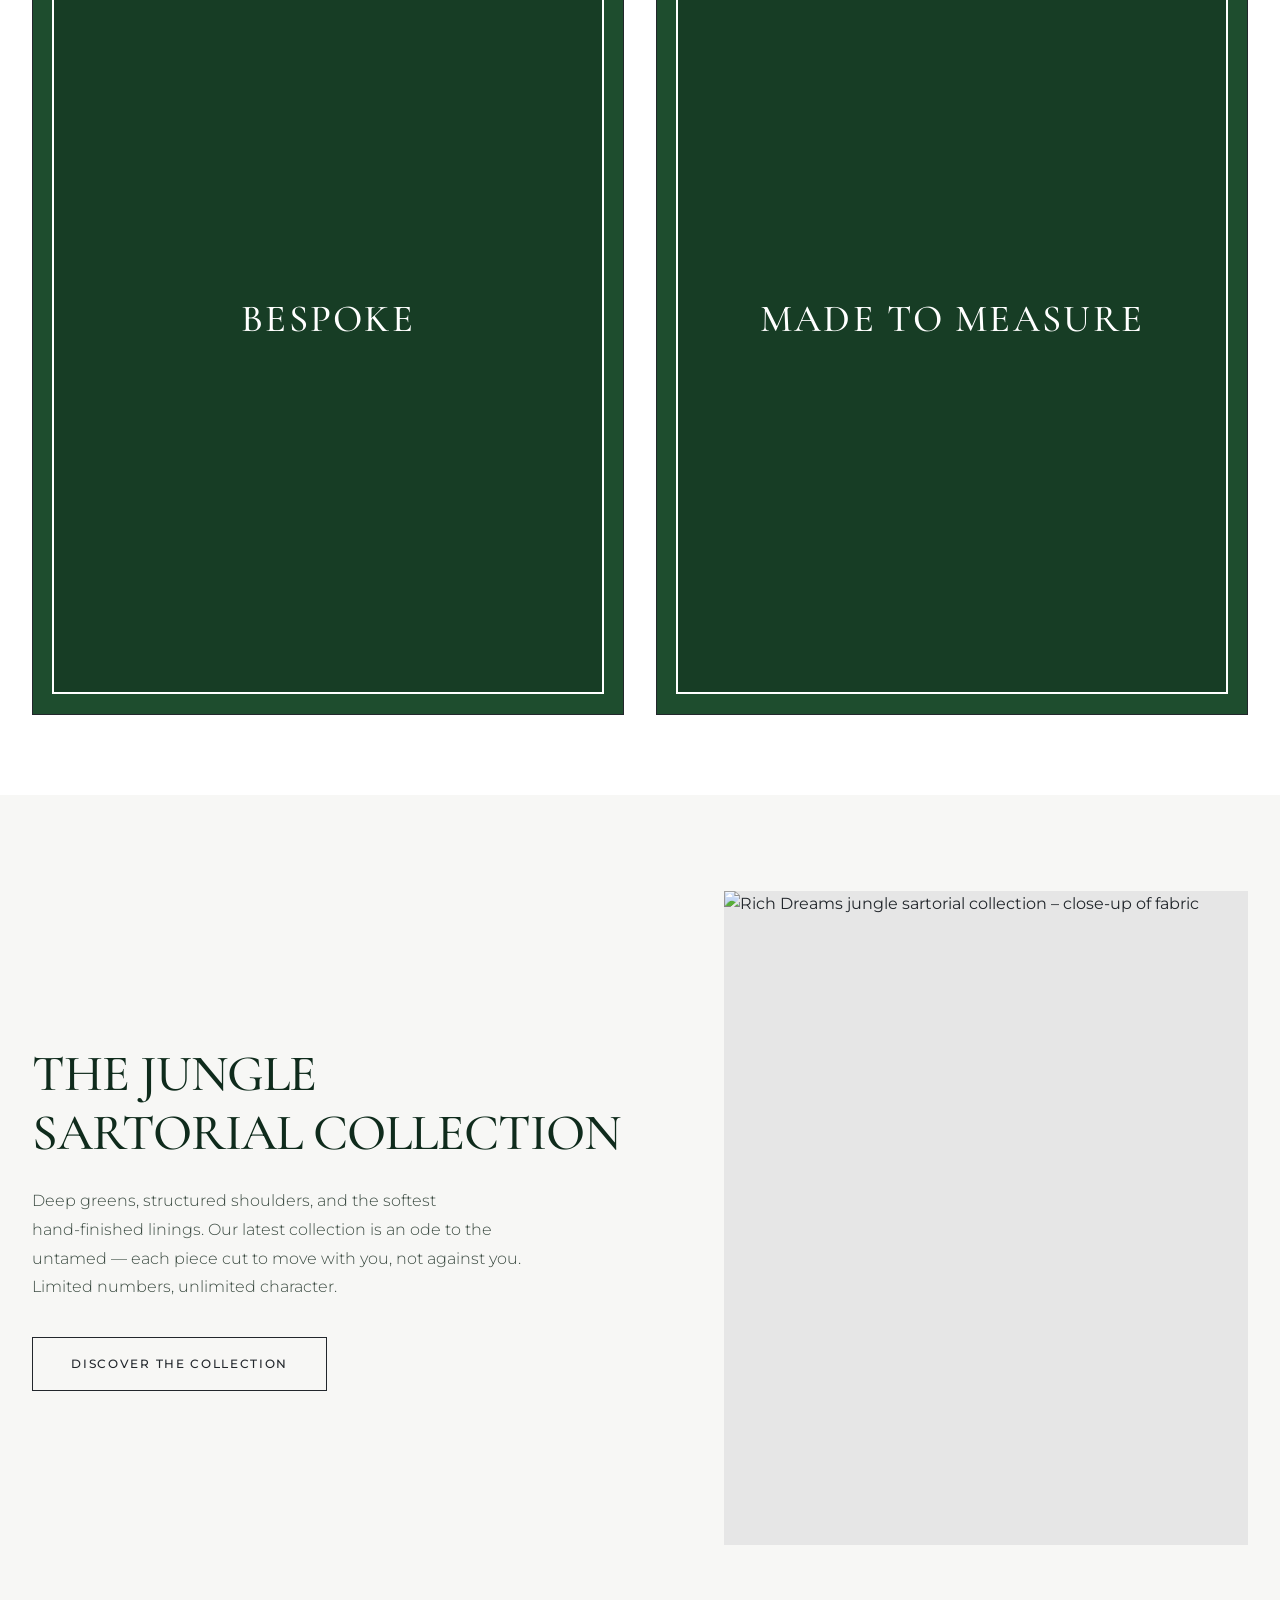
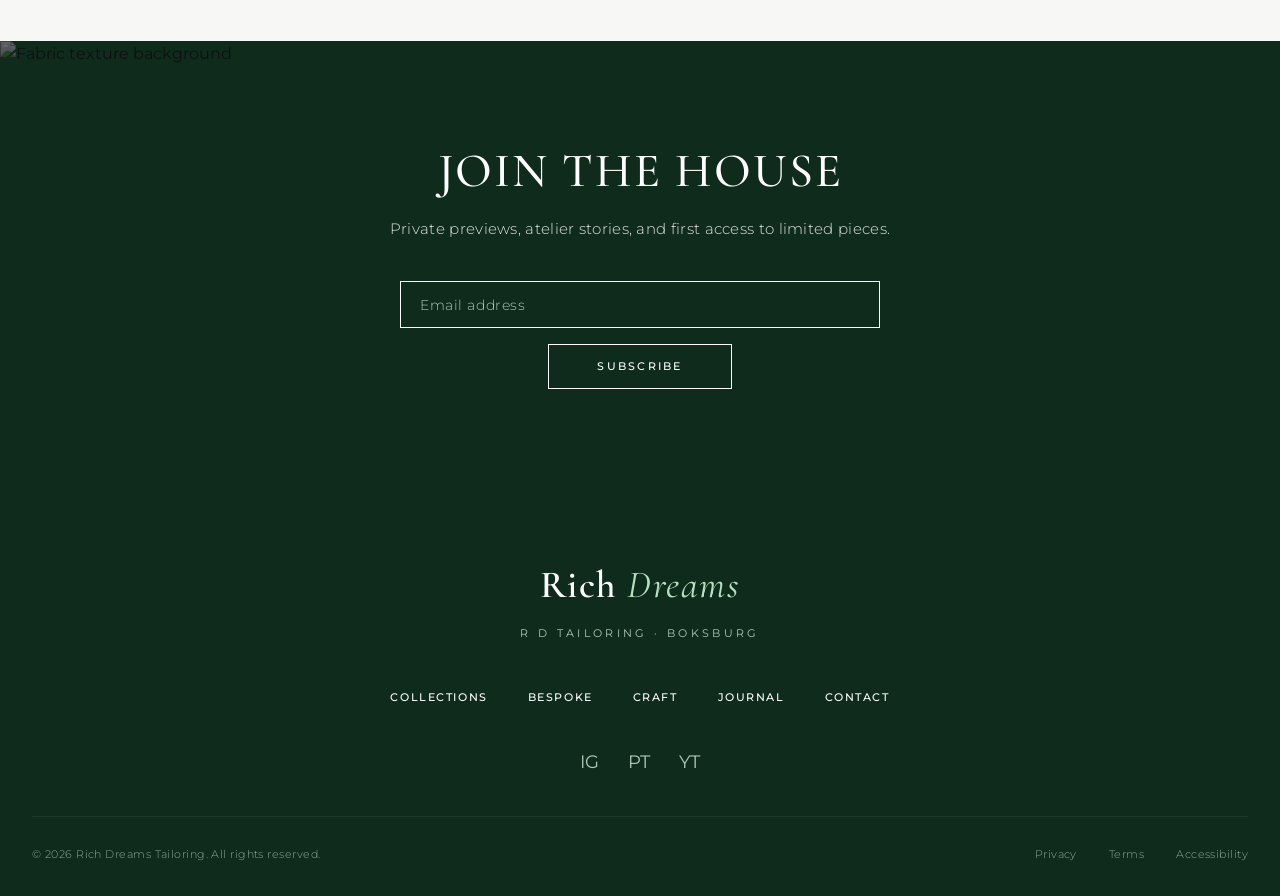
==== commit 01684ce6: "Update index.html" ====
--- a/index.html
+++ b/index.html
@@ -758,7 +758,7 @@
     <div class="container brand-intro-grid">
       <div class="brand-left">
         <div class="brand-left-icon">🌿</div>
-        <h3>London Atelier<br>Est. 1997</h3>
+        <h3>Boksburg North<br>Est. 1997</h3>
         <p>Ekurhuleni,East Rand<br>Boksburg North</p>
       </div>
       <div class="brand-right">
@@ -826,7 +826,7 @@
       <div class="footer-logo">
         <a href="#">Rich <span>Dreams</span></a>
       </div>
-      <div class="footer-brandname">Bespoke Tailoring · London</div>
+      <div class="footer-brandname">R D Tailoring · Boksburg</div>
 
       <ul class="footer-nav">
         <li><a href="#">Collections</a></li>
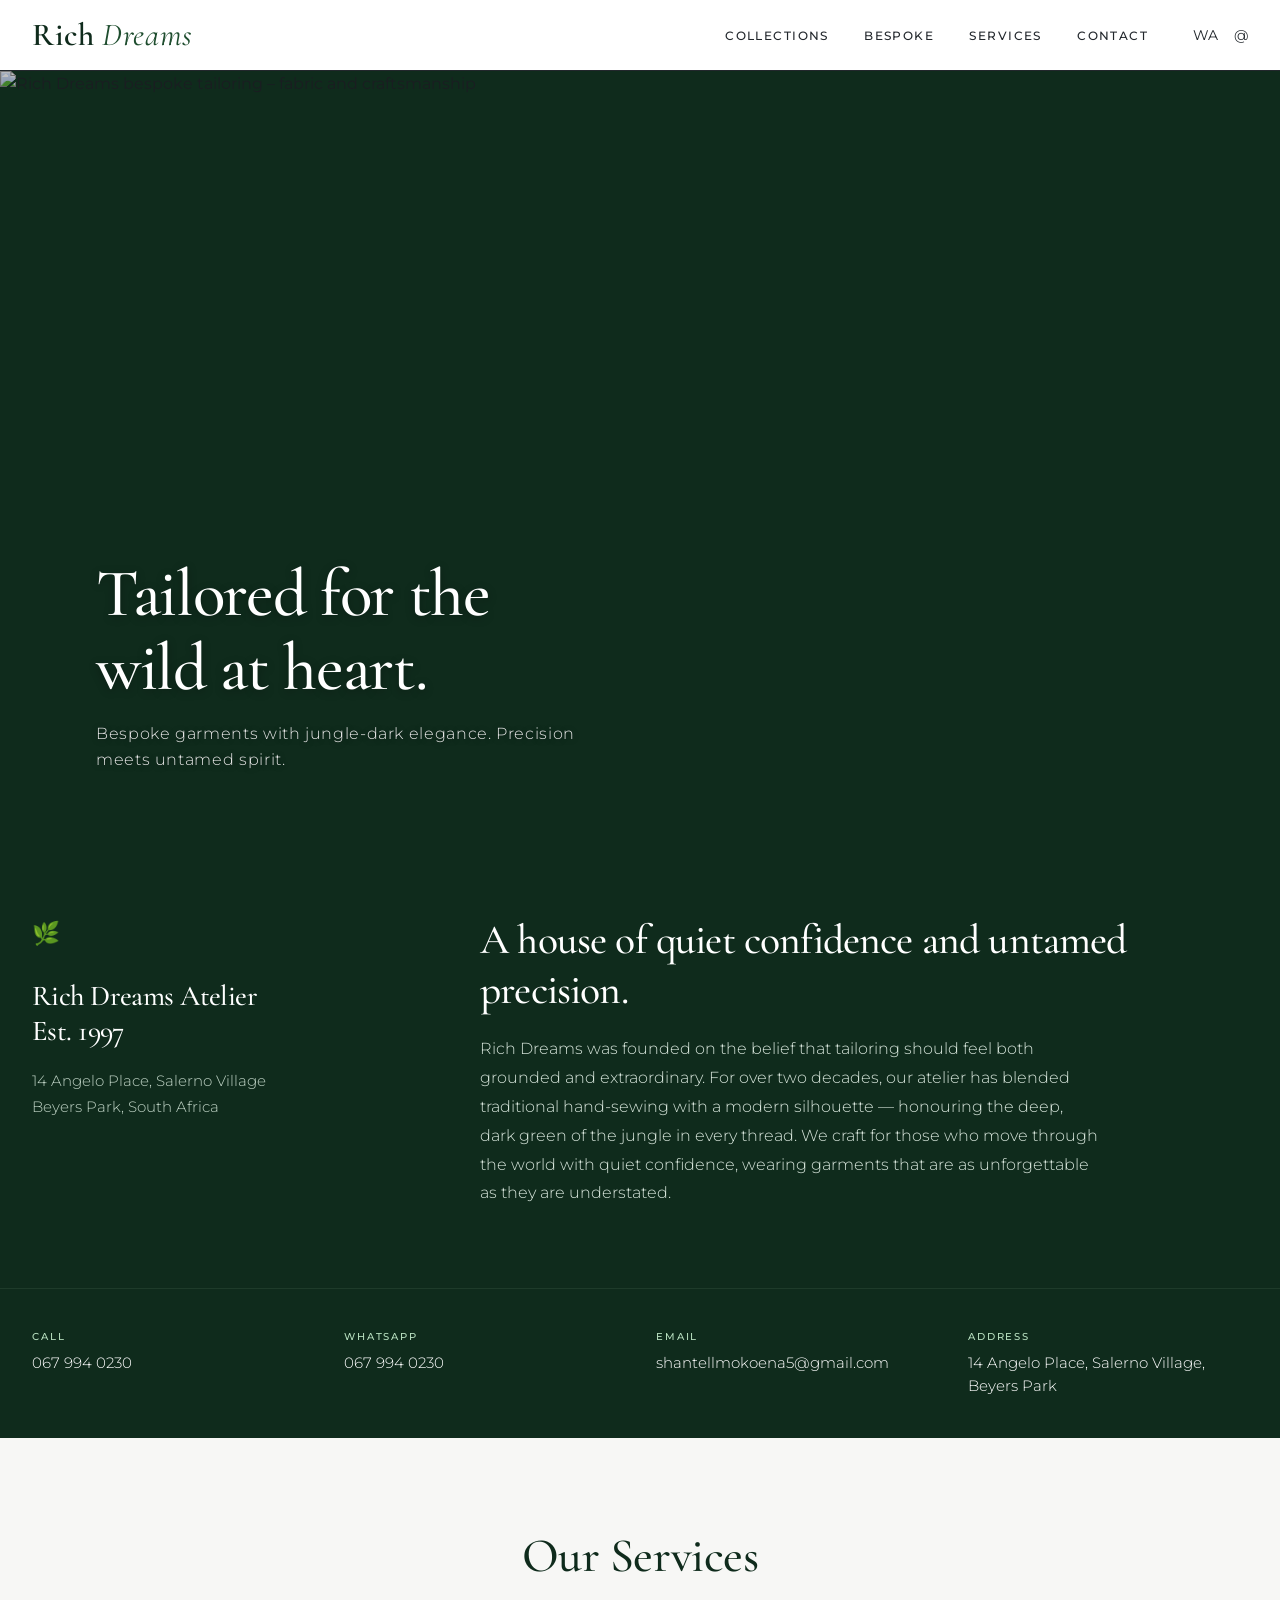
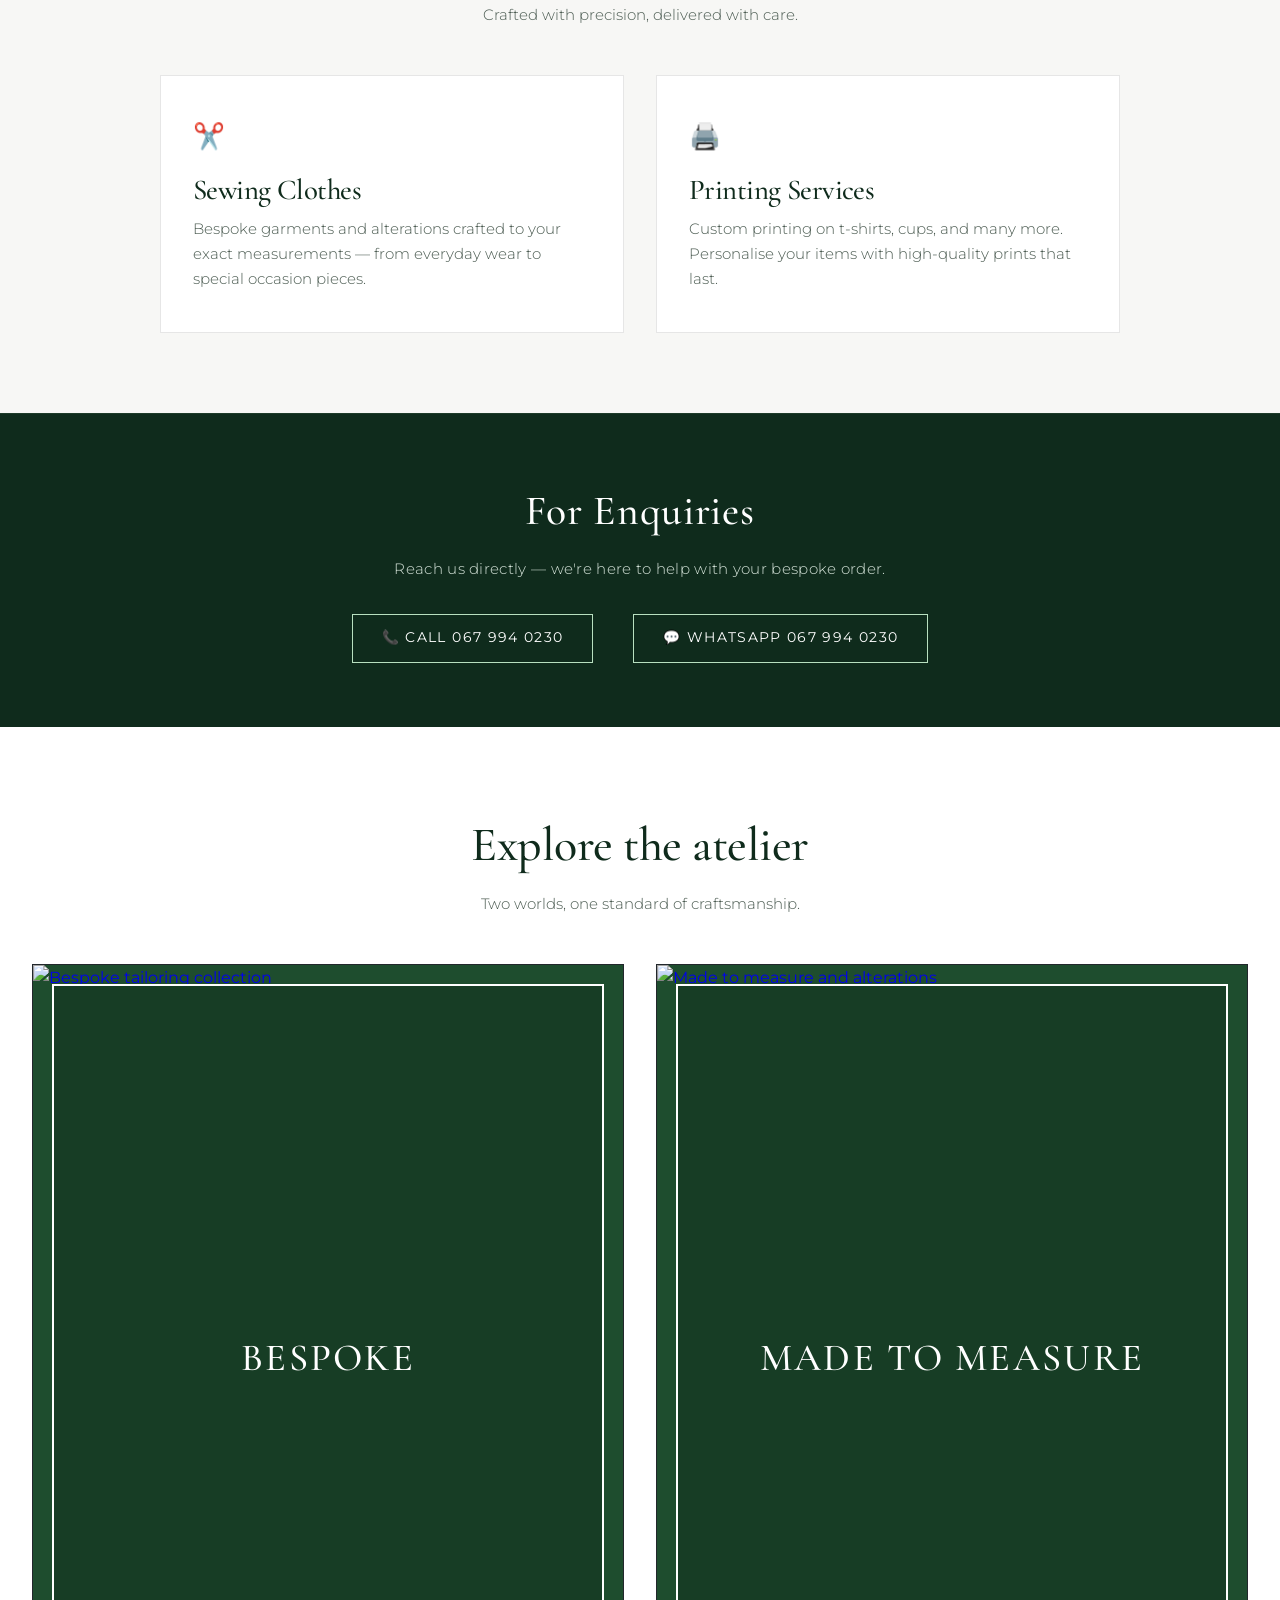
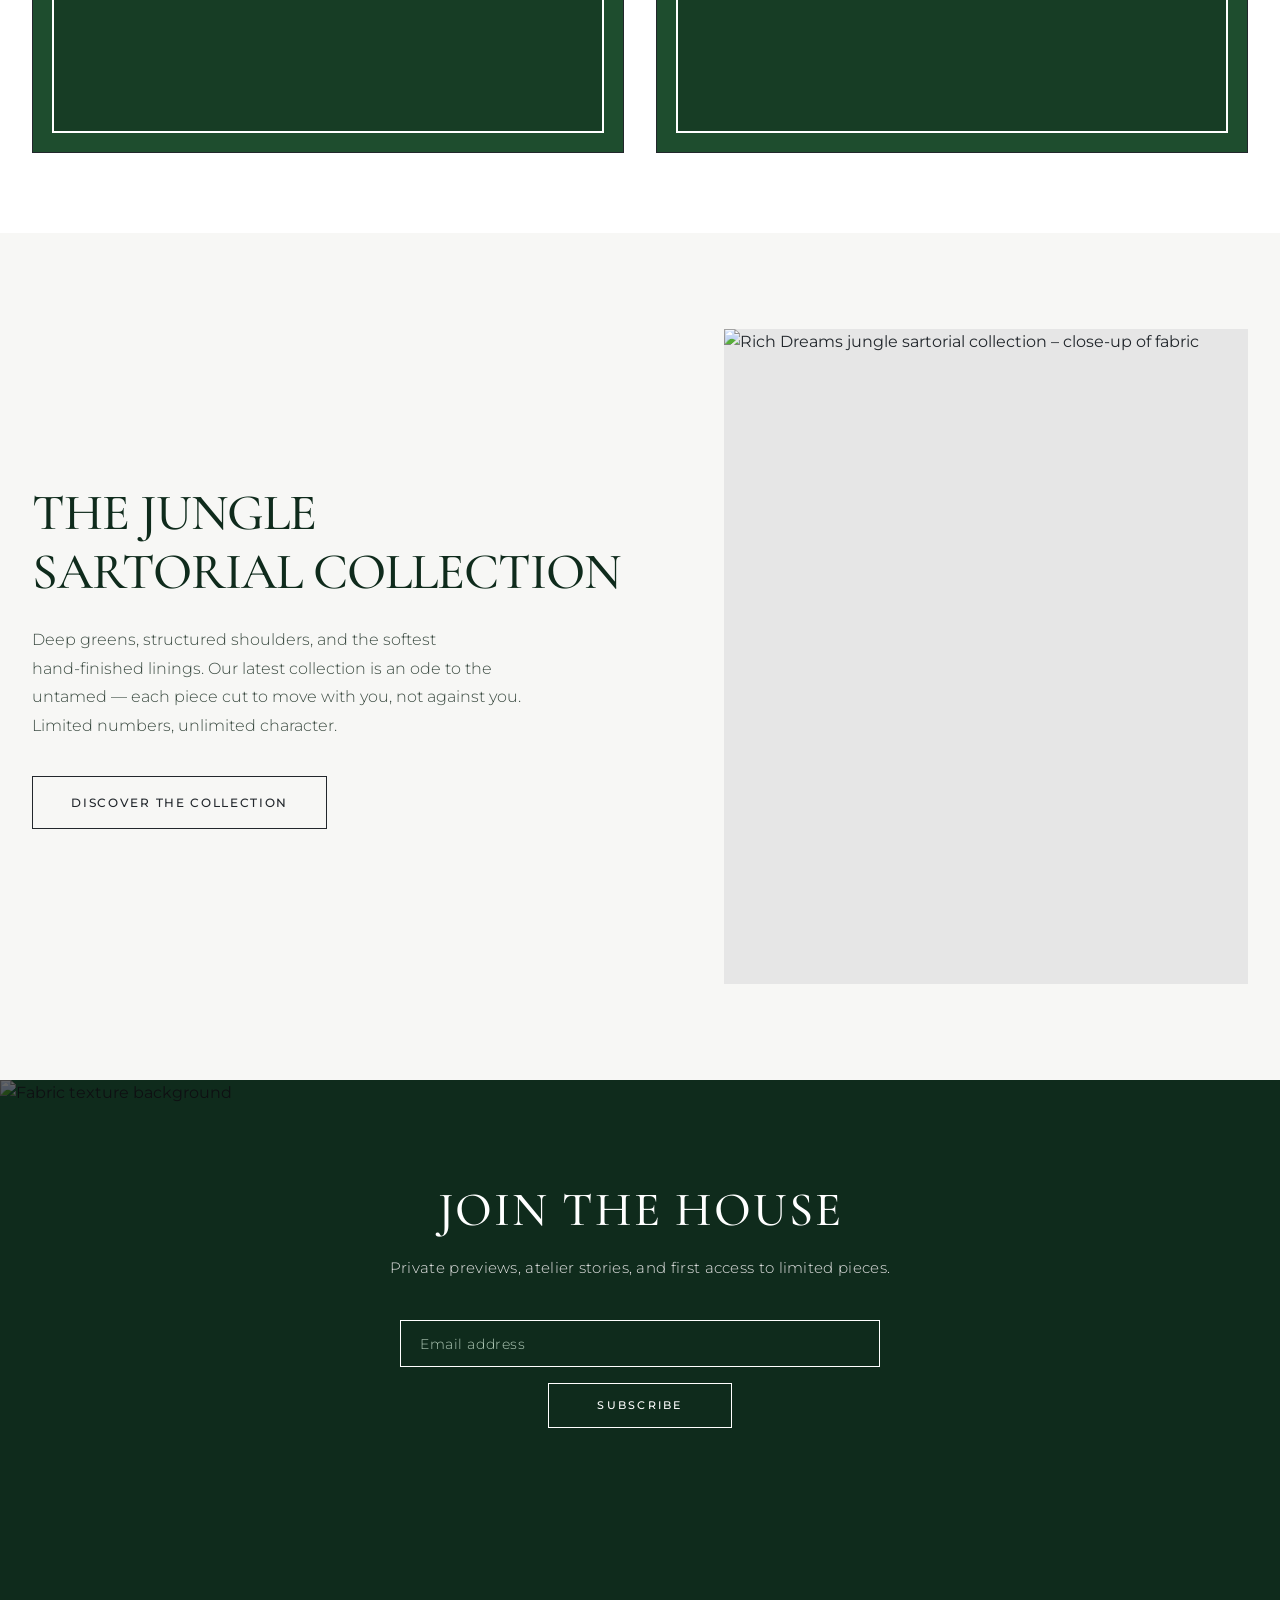
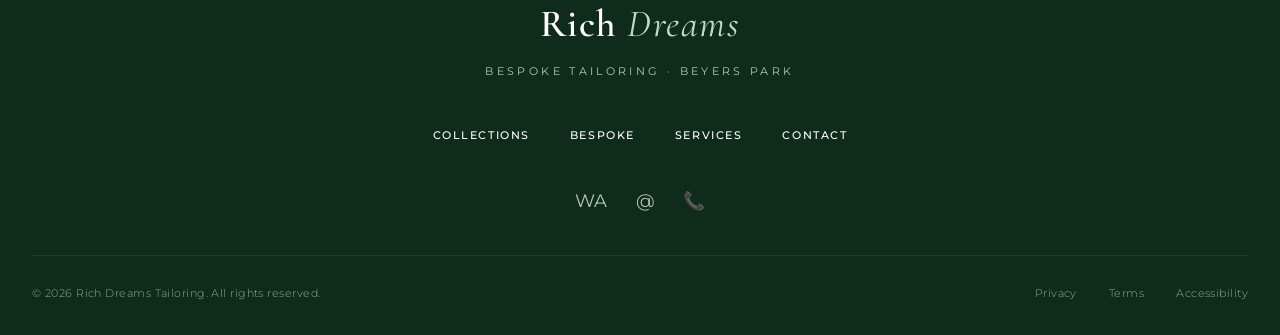
==== commit d40003f2: "Update index.html" ====
--- a/index.html
+++ b/index.html
@@ -21,19 +21,15 @@
     }
 
     body {
-      background-color: #FFFFFF; /* pure white base */
+      background-color: #FFFFFF;
       font-family: 'Montserrat', sans-serif;
-      color: #22272C; /* deep charcoal for text */
+      color: #22272C;
       line-height: 1.6;
       font-weight: 400;
       -webkit-font-smoothing: antialiased;
     }
 
-    /* ===== JUNGLE DARK GREEN THEME (original brand) ===== */
-    /* Primary jungle dark green: #0F2B1C */
-    /* Secondary deep green: #1E4D2E */
-    /* Accent mist: #B8E0C0 */
-
+    /* ===== JUNGLE DARK GREEN THEME ===== */
     .jungle-dark-bg { background-color: #0F2B1C; }
     .jungle-mid-bg { background-color: #1E4D2E; }
     .jungle-text { color: #0F2B1C; }
@@ -267,6 +263,171 @@
       color: #D8E6DC;
       line-height: 1.8;
       max-width: 620px;
+    }
+
+    /* ===== CONTACT DETAILS BAR (new) ===== */
+    .contact-bar {
+      background-color: #0F2B1C;
+      border-top: 1px solid #1E3B2A;
+      padding: 2.5rem 0;
+    }
+
+    .contact-grid {
+      display: grid;
+      grid-template-columns: repeat(4, 1fr);
+      gap: 2rem;
+      color: #FFFFFF;
+    }
+
+    .contact-item {
+      display: flex;
+      flex-direction: column;
+      gap: 0.4rem;
+    }
+
+    .contact-item .label {
+      font-size: 0.65rem;
+      font-weight: 500;
+      letter-spacing: 0.18em;
+      text-transform: uppercase;
+      color: #B8E0C0;
+    }
+
+    .contact-item .value {
+      font-family: 'Montserrat', sans-serif;
+      font-size: 0.95rem;
+      font-weight: 300;
+      color: #FFFFFF;
+      line-height: 1.5;
+      word-break: break-word;
+    }
+
+    .contact-item .value a {
+      color: #FFFFFF;
+      text-decoration: none;
+      transition: color 0.2s;
+    }
+
+    .contact-item .value a:hover {
+      color: #B8E0C0;
+    }
+
+    /* ===== SERVICES SECTION (new) ===== */
+    .services {
+      background-color: #F7F7F5;
+      padding: 5rem 0;
+    }
+
+    .services-header {
+      text-align: center;
+      margin-bottom: 3rem;
+    }
+
+    .services-header h2 {
+      font-family: 'Cormorant Garamond', serif;
+      font-size: 3rem;
+      font-weight: 500;
+      color: #0F2B1C;
+      letter-spacing: -0.01em;
+    }
+
+    .services-header p {
+      font-size: 0.95rem;
+      font-weight: 300;
+      color: #4A5A50;
+      margin-top: 0.5rem;
+    }
+
+    .services-grid {
+      display: grid;
+      grid-template-columns: 1fr 1fr;
+      gap: 2rem;
+      max-width: 960px;
+      margin: 0 auto;
+    }
+
+    .service-card {
+      background-color: #FFFFFF;
+      border: 1px solid #E6E6E6;
+      padding: 2.5rem 2rem;
+      transition: border-color 0.25s, box-shadow 0.25s;
+    }
+
+    .service-card:hover {
+      border-color: #0F2B1C;
+      box-shadow: 0 12px 30px -15px rgba(15, 43, 28, 0.2);
+    }
+
+    .service-card .service-icon {
+      font-size: 1.6rem;
+      color: #1E4D2E;
+      margin-bottom: 1rem;
+    }
+
+    .service-card h3 {
+      font-family: 'Cormorant Garamond', serif;
+      font-size: 1.8rem;
+      font-weight: 500;
+      color: #0F2B1C;
+      margin-bottom: 0.6rem;
+      line-height: 1.2;
+    }
+
+    .service-card p {
+      font-size: 0.92rem;
+      font-weight: 300;
+      color: #4A5A50;
+      line-height: 1.7;
+    }
+
+    /* ===== ENQUIRIES BANNER (new) ===== */
+    .enquiries {
+      background-color: #0F2B1C;
+      padding: 4rem 0;
+      text-align: center;
+      border-top: 1px solid #1E3B2A;
+    }
+
+    .enquiries h2 {
+      font-family: 'Cormorant Garamond', serif;
+      font-size: 2.6rem;
+      font-weight: 500;
+      color: #FFFFFF;
+      margin-bottom: 0.8rem;
+      letter-spacing: 0.02em;
+    }
+
+    .enquiries p {
+      font-size: 0.95rem;
+      font-weight: 300;
+      color: #D8E6DC;
+      margin-bottom: 2rem;
+      letter-spacing: 0.02em;
+    }
+
+    .enquiries .contact-methods {
+      display: flex;
+      justify-content: center;
+      flex-wrap: wrap;
+      gap: 2.5rem;
+    }
+
+    .enquiries .contact-methods a {
+      color: #FFFFFF;
+      text-decoration: none;
+      font-family: 'Montserrat', sans-serif;
+      font-size: 0.85rem;
+      font-weight: 400;
+      letter-spacing: 0.1em;
+      text-transform: uppercase;
+      padding: 0.8rem 1.8rem;
+      border: 1px solid #B8E0C0;
+      transition: background 0.25s, color 0.25s;
+    }
+
+    .enquiries .contact-methods a:hover {
+      background-color: #B8E0C0;
+      color: #0F2B1C;
     }
 
     /* ===== FEATURED CATEGORIES (two panels) ===== */
@@ -333,7 +494,7 @@
     .category-overlay {
       position: absolute;
       inset: 0;
-      background-color: rgba(15, 43, 28, 0.45); /* dark overlay for readability */
+      background-color: rgba(15, 43, 28, 0.45);
       display: flex;
       align-items: center;
       justify-content: center;
@@ -357,9 +518,9 @@
       padding: 0 1rem;
     }
 
-    /* ===== FEATURED BRAND / COLLECTION (white editorial) ===== */
+    /* ===== FEATURED BRAND / COLLECTION ===== */
     .featured-collection {
-      background-color: #F7F7F5; /* off-white */
+      background-color: #F7F7F5;
       padding: 6rem 0;
     }
 
@@ -648,6 +809,7 @@
       .brand-intro-grid { grid-template-columns: 1fr 1.6fr; gap: 2.5rem; }
       .category-overlay h3 { font-size: 2rem; }
       .featured-text h2 { font-size: 2.8rem; }
+      .contact-grid { grid-template-columns: repeat(2, 1fr); gap: 1.8rem; }
     }
 
     @media (max-width: 900px) {
@@ -658,11 +820,12 @@
       .featured-image { order: 1; }
       .hero-overlay h1 { font-size: 2.8rem; }
       .section-title { font-size: 2.6rem; }
+      .services-grid { grid-template-columns: 1fr; max-width: 600px; }
     }
 
     @media (max-width: 768px) {
       .nav-container { flex-wrap: wrap; }
-      .nav-links { display: none; } /* simple mobile: hidden, but logo + social visible */
+      .nav-links { display: none; }
       .nav-social { display: flex; }
       .brand-intro-grid { grid-template-columns: 1fr; gap: 2rem; }
       .brand-right h2 { font-size: 2.2rem; }
@@ -674,6 +837,9 @@
       .newsletter-content h2 { font-size: 2.2rem; }
       .footer-bottom { flex-direction: column; text-align: center; }
       .footer-secondary { justify-content: center; }
+      .enquiries h2 { font-size: 2rem; }
+      .enquiries .contact-methods { gap: 1.2rem; }
+      .enquiries .contact-methods a { padding: 0.7rem 1.2rem; font-size: 0.75rem; }
     }
 
     @media (max-width: 480px) {
@@ -688,9 +854,13 @@
       .category-overlay h3 { font-size: 1.6rem; }
       .footer-nav { gap: 1.2rem; }
       .footer-nav a { font-size: 0.6rem; }
-    }
-
-    /* ===== SUBTLE FADE-IN (optional, no heavy animation) ===== */
+      .contact-grid { grid-template-columns: 1fr; }
+      .contact-item .value { font-size: 0.88rem; }
+      .services-header h2 { font-size: 2.2rem; }
+      .service-card { padding: 2rem 1.5rem; }
+      .service-card h3 { font-size: 1.6rem; }
+    }
+
     .fade-in {
       opacity: 0;
       transform: translateY(12px);
@@ -700,23 +870,6 @@
     .fade-in.visible {
       opacity: 1;
       transform: translateY(0);
-    }
-
-    /* Simple mobile menu placeholder (keeps functionality if you add JS later) */
-    .mobile-menu-toggle {
-      display: none;
-      background: none;
-      border: 1px solid #22272C;
-      padding: 0.4rem 0.8rem;
-      font-size: 0.7rem;
-      letter-spacing: 0.1em;
-      text-transform: uppercase;
-      cursor: pointer;
-      color: #22272C;
-    }
-
-    @media (max-width: 768px) {
-      .mobile-menu-toggle { display: block; }
     }
   </style>
 </head>
@@ -729,23 +882,19 @@
         <ul class="nav-links">
           <li><a href="#">Collections</a></li>
           <li><a href="#">Bespoke</a></li>
-          <li><a href="#">Craft</a></li>
-          <li><a href="#">Journal</a></li>
-          <li><a href="#">Contact</a></li>
+          <li><a href="#services">Services</a></li>
+          <li><a href="#contact">Contact</a></li>
         </ul>
         <div class="nav-social">
-          <a href="#" aria-label="Instagram">IG</a>
-          <a href="#" aria-label="Pinterest">PT</a>
+          <a href="https://wa.me/27679940230" aria-label="WhatsApp">WA</a>
+          <a href="mailto:shantellmokoena5@gmail.com" aria-label="Email">@</a>
         </div>
-        <!-- simple mobile toggle (non-functional in this static demo, but preserves layout) -->
-        <button class="mobile-menu-toggle" aria-label="Menu">MENU</button>
       </div>
     </div>
   </nav>
 
   <!-- ===== HERO ===== -->
   <section class="hero">
-    <!-- Premium editorial hero image: tailor / fabric / suit -->
     <img src="https://images.unsplash.com/photo-1598808503746-f34c53b9323e?q=80&w=1887&auto=format&fit=crop" alt="Rich Dreams bespoke tailoring – fabric and craftsmanship">
     <div class="hero-overlay">
       <h1>Tailored for the<br>wild at heart.</h1>
@@ -758,12 +907,68 @@
     <div class="container brand-intro-grid">
       <div class="brand-left">
         <div class="brand-left-icon">🌿</div>
-        <h3>Boksburg North<br>Est. 1997</h3>
-        <p>Ekurhuleni,East Rand<br>Boksburg North</p>
+        <h3>Rich Dreams Atelier<br>Est. 1997</h3>
+        <p>14 Angelo Place, Salerno Village<br>Beyers Park, South Africa</p>
       </div>
       <div class="brand-right">
         <h2>A house of quiet confidence and untamed precision.</h2>
         <p>Rich Dreams was founded on the belief that tailoring should feel both grounded and extraordinary. For over two decades, our atelier has blended traditional hand‑sewing with a modern silhouette — honouring the deep, dark green of the jungle in every thread. We craft for those who move through the world with quiet confidence, wearing garments that are as unforgettable as they are understated.</p>
+      </div>
+    </div>
+  </section>
+
+  <!-- ===== CONTACT DETAILS BAR (new) ===== -->
+  <section class="contact-bar" id="contact">
+    <div class="container contact-grid">
+      <div class="contact-item">
+        <span class="label">Call</span>
+        <span class="value"><a href="tel:0679940230">067 994 0230</a></span>
+      </div>
+      <div class="contact-item">
+        <span class="label">WhatsApp</span>
+        <span class="value"><a href="https://wa.me/27679940230" target="_blank" rel="noopener">067 994 0230</a></span>
+      </div>
+      <div class="contact-item">
+        <span class="label">Email</span>
+        <span class="value"><a href="mailto:shantellmokoena5@gmail.com">shantellmokoena5@gmail.com</a></span>
+      </div>
+      <div class="contact-item">
+        <span class="label">Address</span>
+        <span class="value">14 Angelo Place, Salerno Village, Beyers Park</span>
+      </div>
+    </div>
+  </section>
+
+  <!-- ===== SERVICES SECTION (new) ===== -->
+  <section class="services" id="services">
+    <div class="container">
+      <div class="services-header">
+        <h2>Our Services</h2>
+        <p>Crafted with precision, delivered with care.</p>
+      </div>
+      <div class="services-grid">
+        <div class="service-card">
+          <div class="service-icon">✂️</div>
+          <h3>Sewing Clothes</h3>
+          <p>Bespoke garments and alterations crafted to your exact measurements — from everyday wear to special occasion pieces.</p>
+        </div>
+        <div class="service-card">
+          <div class="service-icon">🖨️</div>
+          <h3>Printing Services</h3>
+          <p>Custom printing on t-shirts, cups, and many more. Personalise your items with high-quality prints that last.</p>
+        </div>
+      </div>
+    </div>
+  </section>
+
+  <!-- ===== ENQUIRIES BANNER (new) ===== -->
+  <section class="enquiries">
+    <div class="container">
+      <h2>For Enquiries</h2>
+      <p>Reach us directly — we're here to help with your bespoke order.</p>
+      <div class="contact-methods">
+        <a href="tel:0679940230">📞 Call 067 994 0230</a>
+        <a href="https://wa.me/27679940230" target="_blank" rel="noopener">💬 WhatsApp 067 994 0230</a>
       </div>
     </div>
   </section>
@@ -792,7 +997,7 @@
     </div>
   </section>
 
-  <!-- ===== FEATURED COLLECTION (white editorial) ===== -->
+  <!-- ===== FEATURED COLLECTION ===== -->
   <section class="featured-collection">
     <div class="container featured-grid">
       <div class="featured-text">
@@ -808,7 +1013,6 @@
 
   <!-- ===== NEWSLETTER / CTA ===== -->
   <section class="newsletter">
-    <!-- dark fabric / craftsmanship background -->
     <img class="bg-image" src="https://images.unsplash.com/photo-1598808503746-f34c53b9323e?q=80&w=1887&auto=format&fit=crop" alt="Fabric texture background">
     <div class="newsletter-content">
       <h2>Join the house</h2>
@@ -826,20 +1030,19 @@
       <div class="footer-logo">
         <a href="#">Rich <span>Dreams</span></a>
       </div>
-      <div class="footer-brandname">R D Tailoring · Boksburg</div>
+      <div class="footer-brandname">Bespoke Tailoring · Beyers Park</div>
 
       <ul class="footer-nav">
         <li><a href="#">Collections</a></li>
         <li><a href="#">Bespoke</a></li>
-        <li><a href="#">Craft</a></li>
-        <li><a href="#">Journal</a></li>
-        <li><a href="#">Contact</a></li>
+        <li><a href="#services">Services</a></li>
+        <li><a href="#contact">Contact</a></li>
       </ul>
 
       <div class="footer-social">
-        <a href="#" aria-label="Instagram">IG</a>
-        <a href="#" aria-label="Pinterest">PT</a>
-        <a href="#" aria-label="YouTube">YT</a>
+        <a href="https://wa.me/27679940230" aria-label="WhatsApp" target="_blank" rel="noopener">WA</a>
+        <a href="mailto:shantellmokoena5@gmail.com" aria-label="Email">@</a>
+        <a href="tel:0679940230" aria-label="Call">📞</a>
       </div>
 
       <div class="footer-bottom">
@@ -852,17 +1055,5 @@
       </div>
     </div>
   </footer>
-
-  <!-- minimal fade-in observer (no excessive animation) -->
-  <script>
-    (function() {
-      const fadeElements = document.querySelectorAll('.hero-overlay, .brand-intro-grid, .categories-header, .category-grid, .featured-grid, .newsletter-content');
-      // add fade-in class to sections after DOM load, but keep hero visible immediately
-      // we'll just use opacity via class if needed; for simplicity, no heavy JS.
-      // The design is already visible; this is just a placeholder for optional smooth reveal.
-      // To keep it simple and avoid breaking anything, we skip opacity on load for robustness.
-      // But we add a small class for scroll if desired — not necessary here.
-    })();
-  </script>
 </body>
 </html>
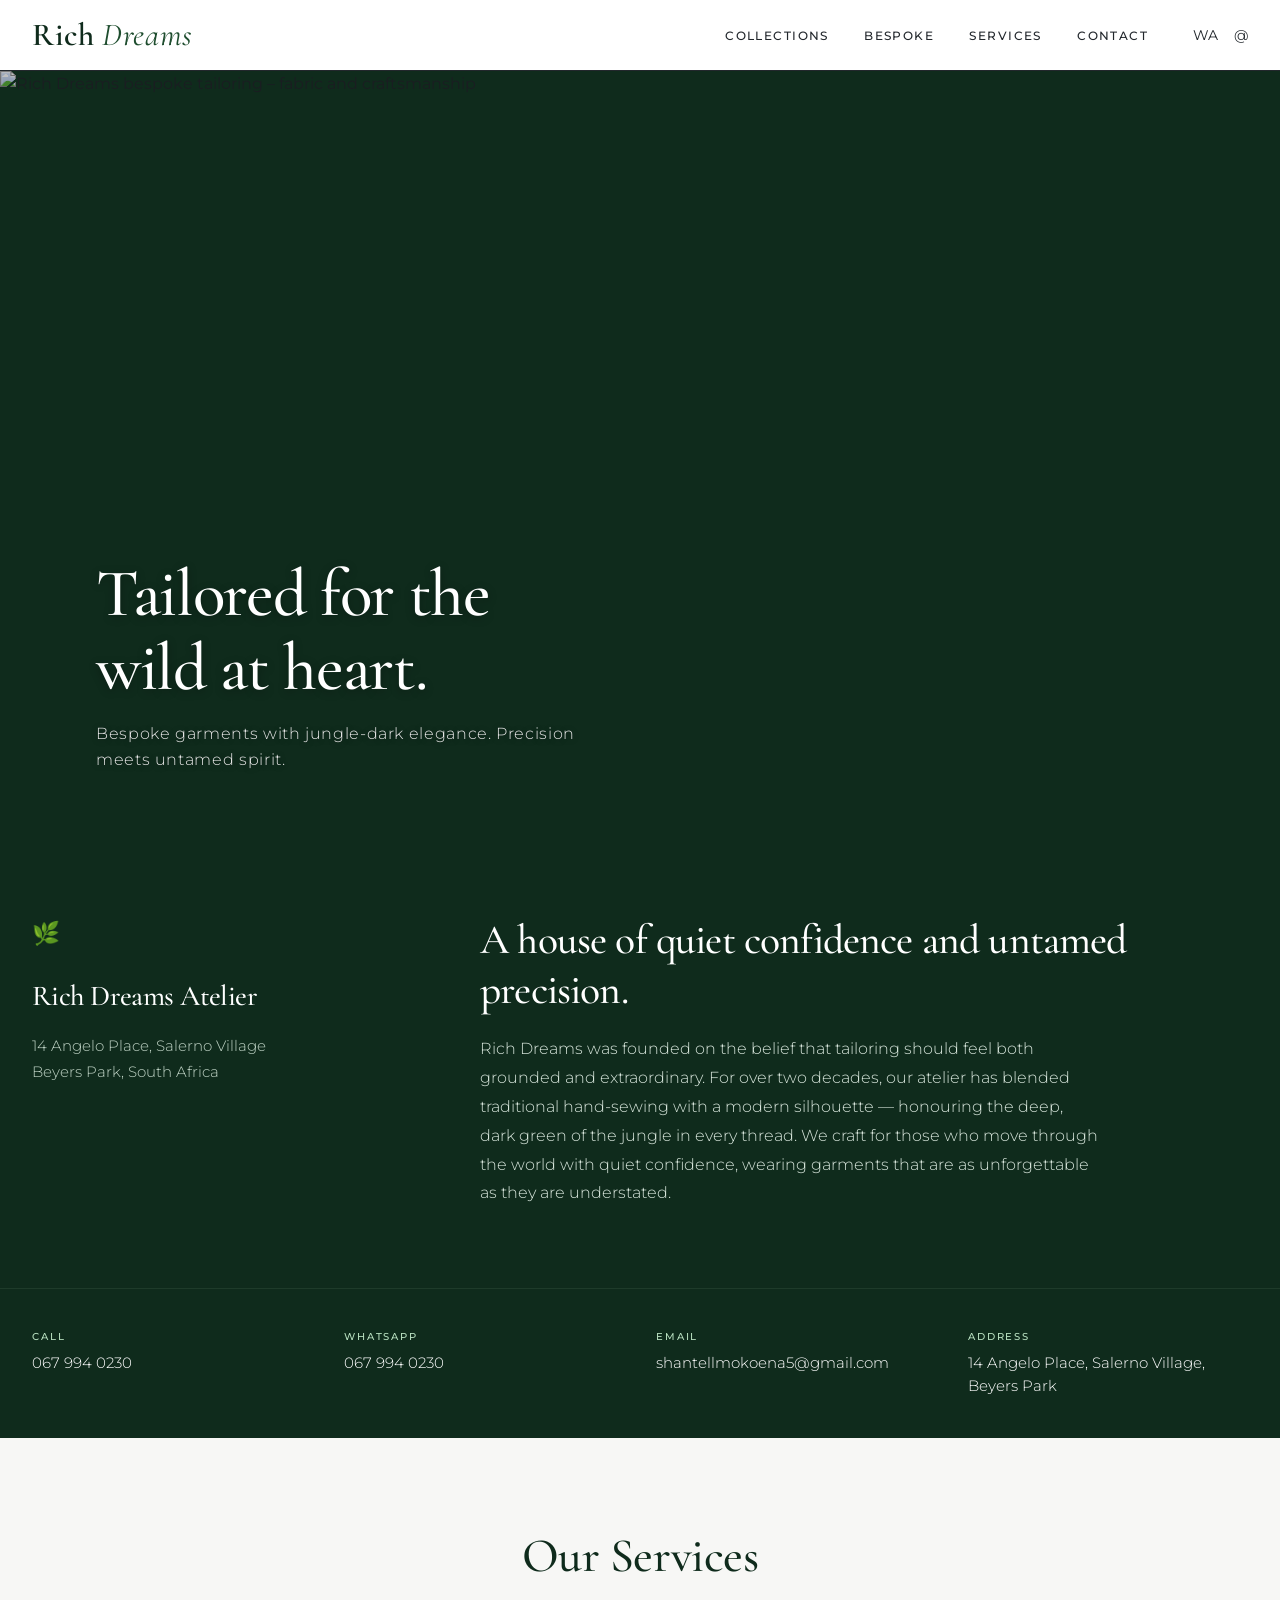
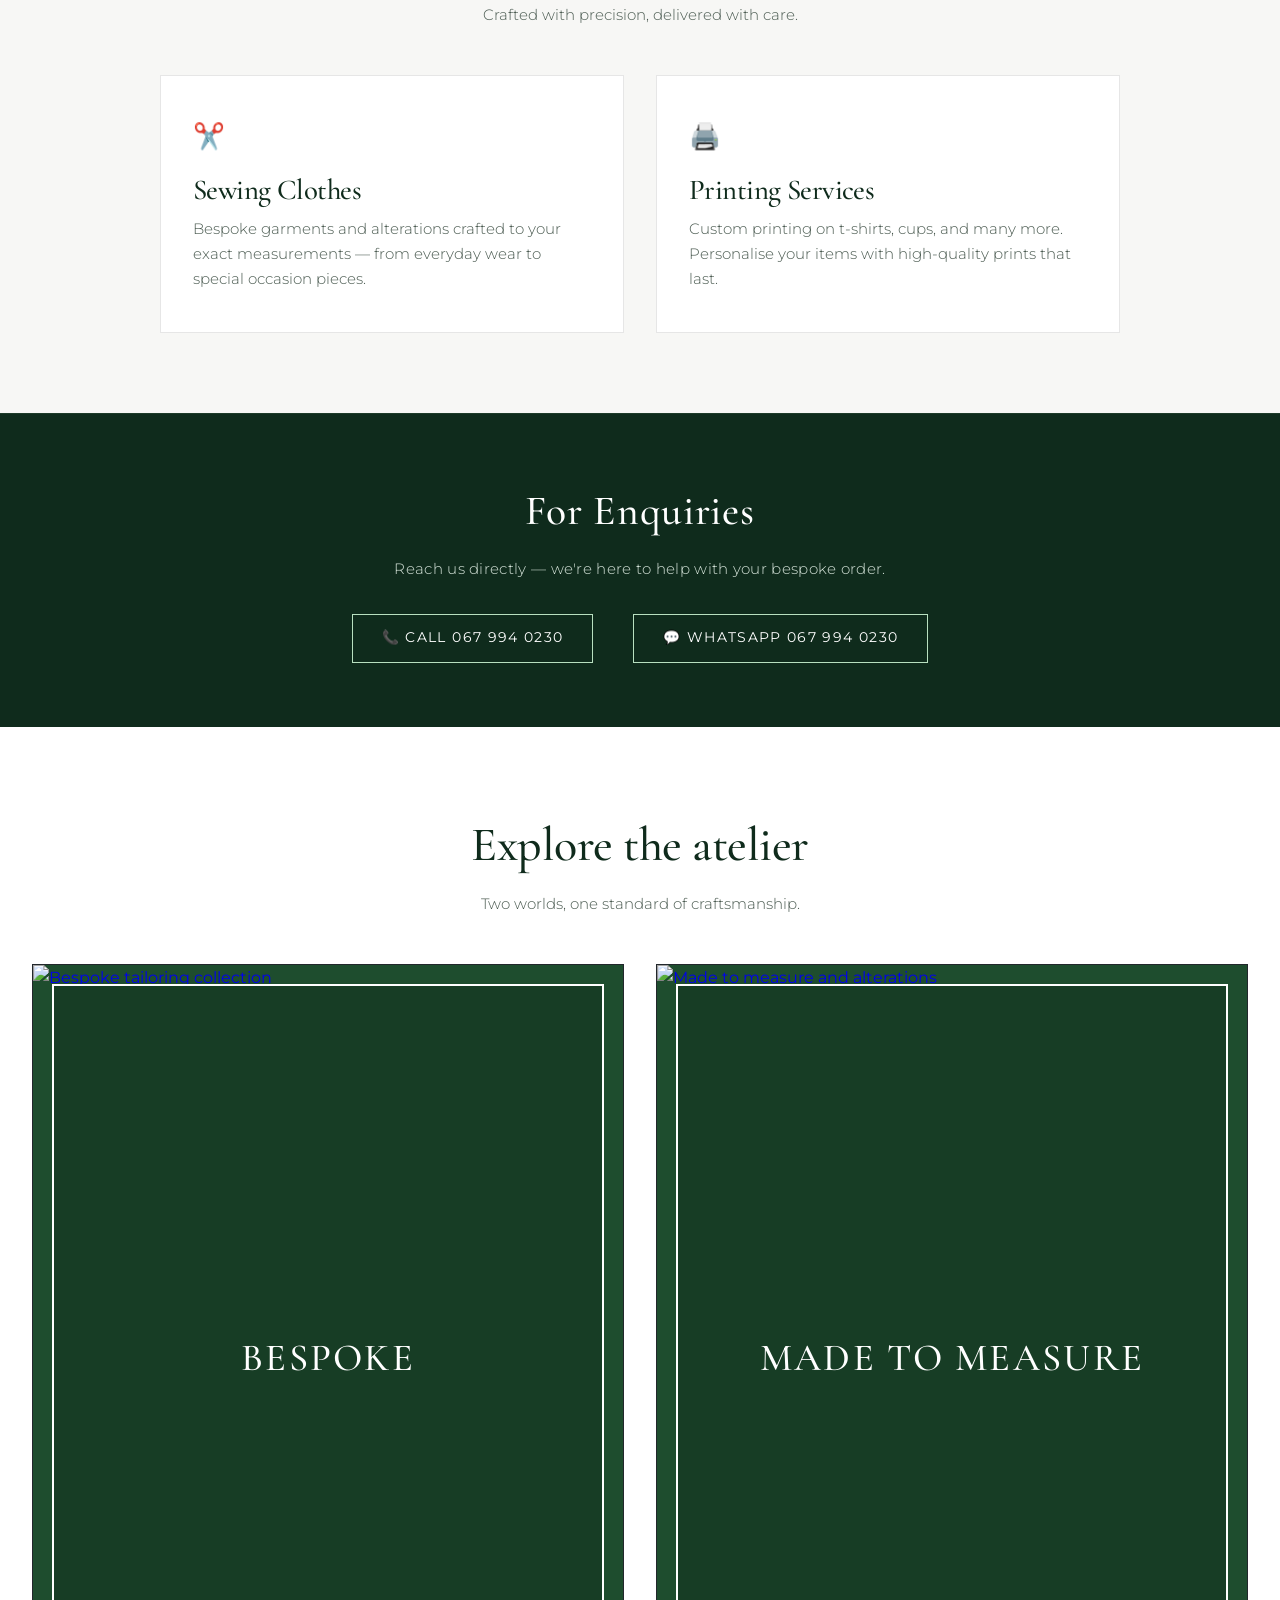
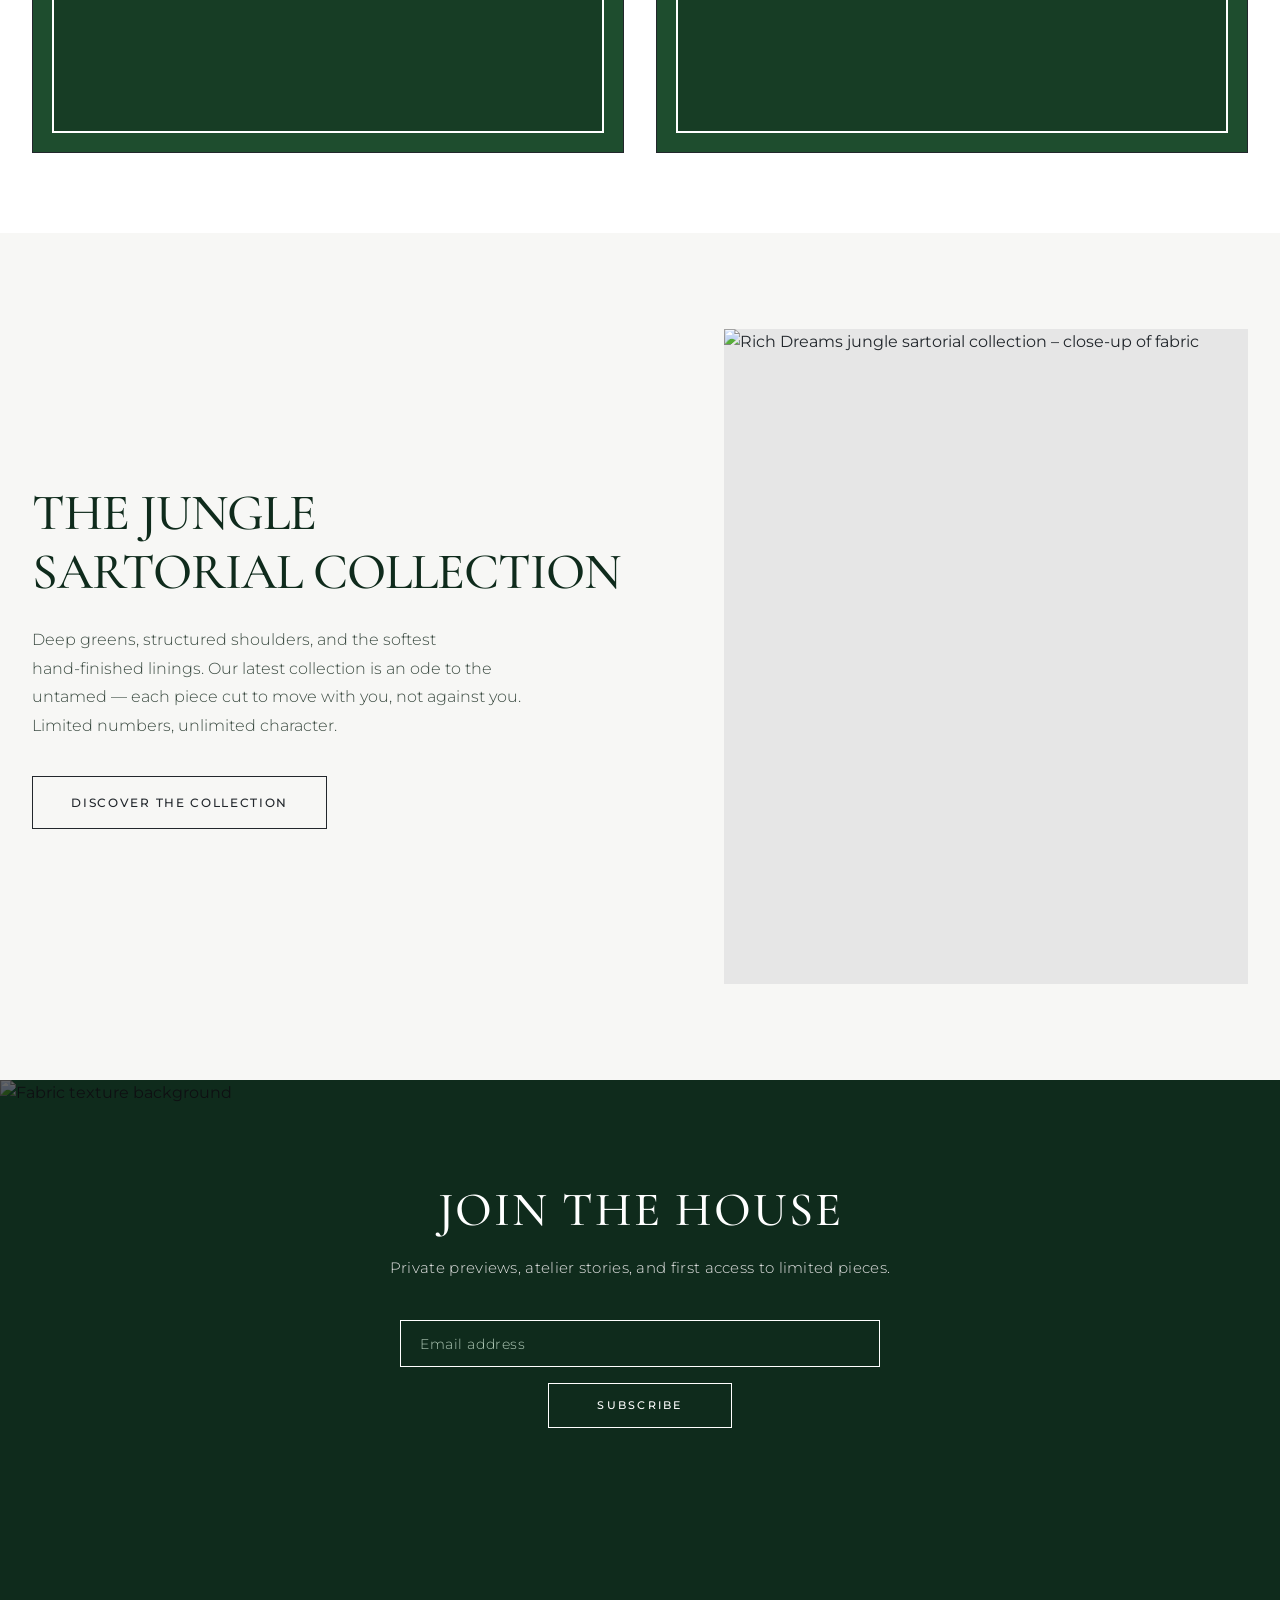
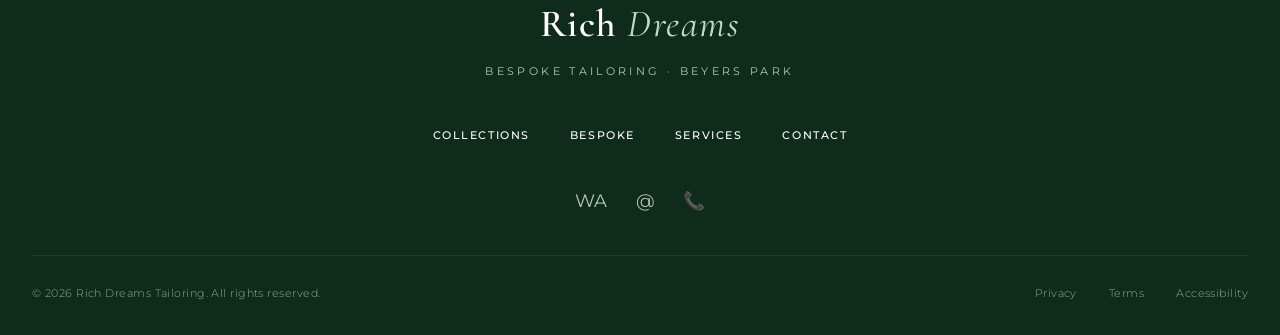
==== commit 5ffdde57: "Update index.html" ====
--- a/index.html
+++ b/index.html
@@ -907,7 +907,7 @@
     <div class="container brand-intro-grid">
       <div class="brand-left">
         <div class="brand-left-icon">🌿</div>
-        <h3>Rich Dreams Atelier<br>Est. 1997</h3>
+        <h3>Rich Dreams Atelier<br></h3>
         <p>14 Angelo Place, Salerno Village<br>Beyers Park, South Africa</p>
       </div>
       <div class="brand-right">
